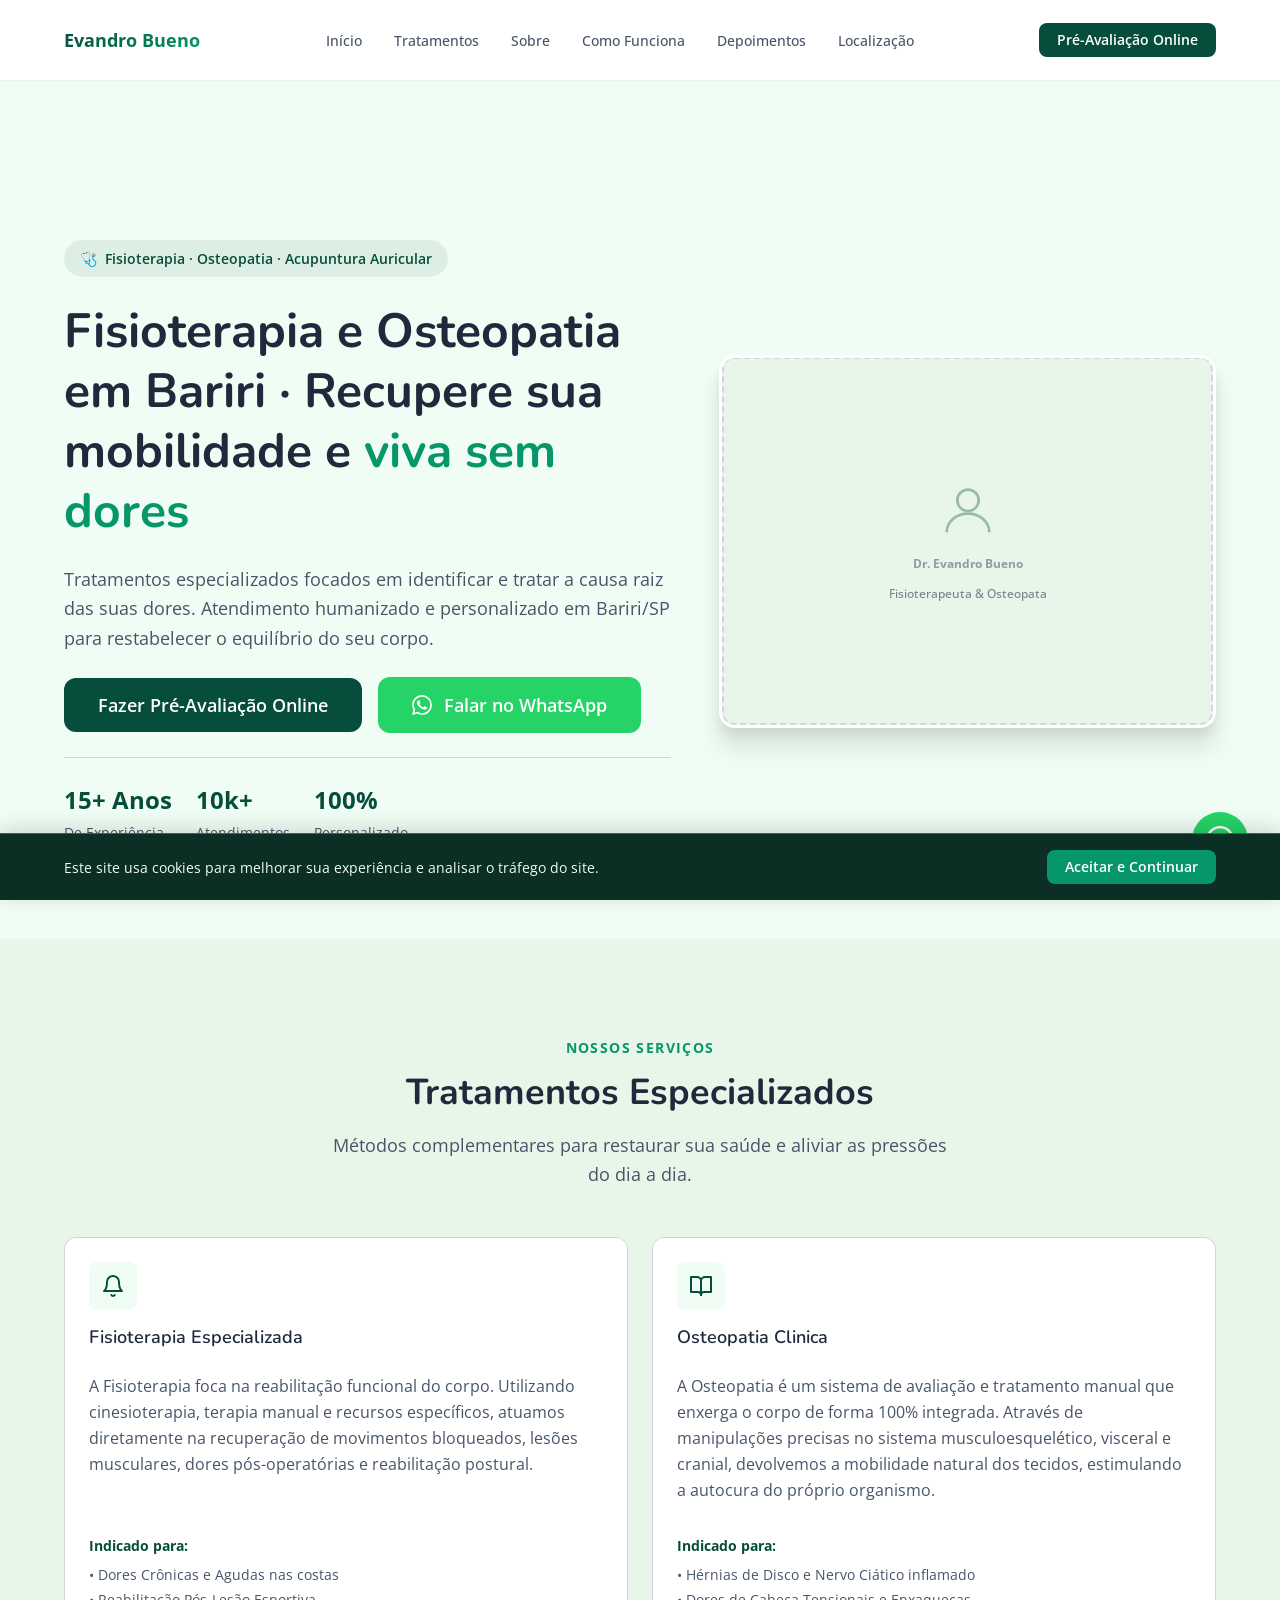
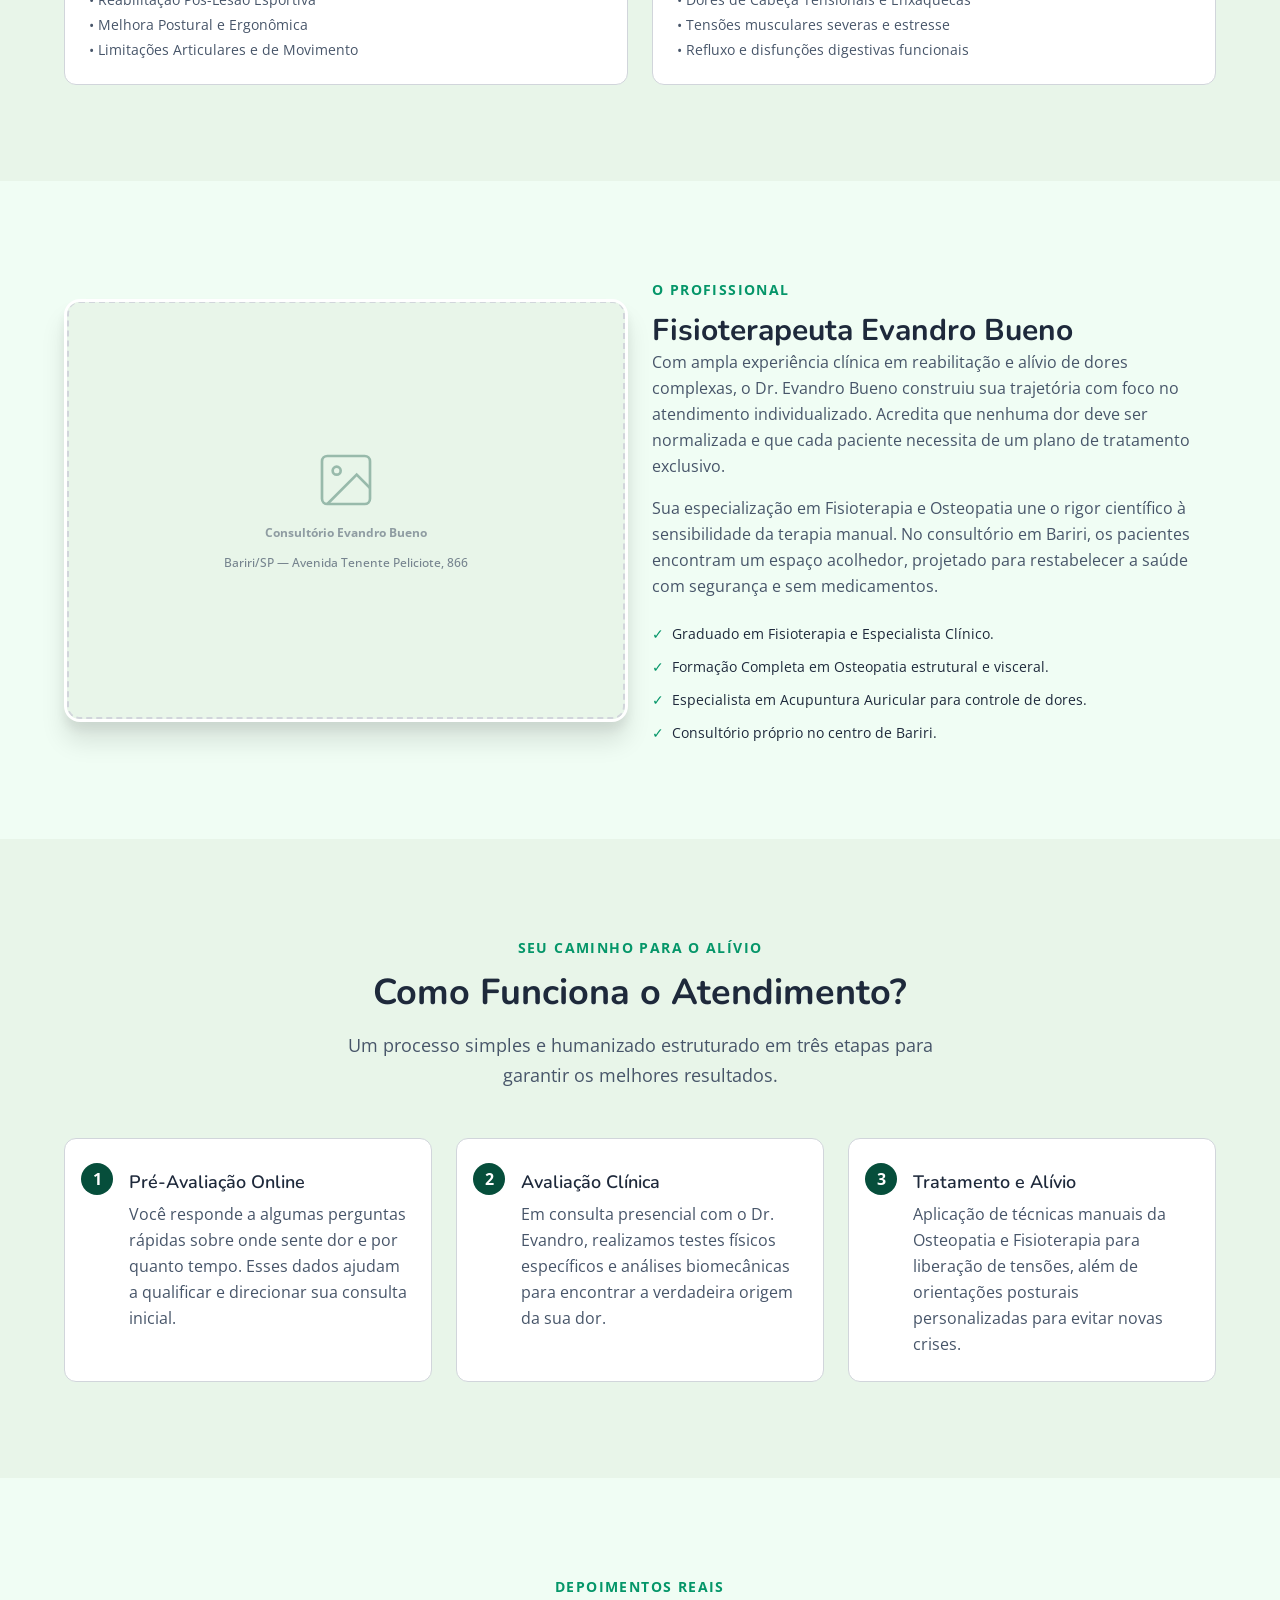
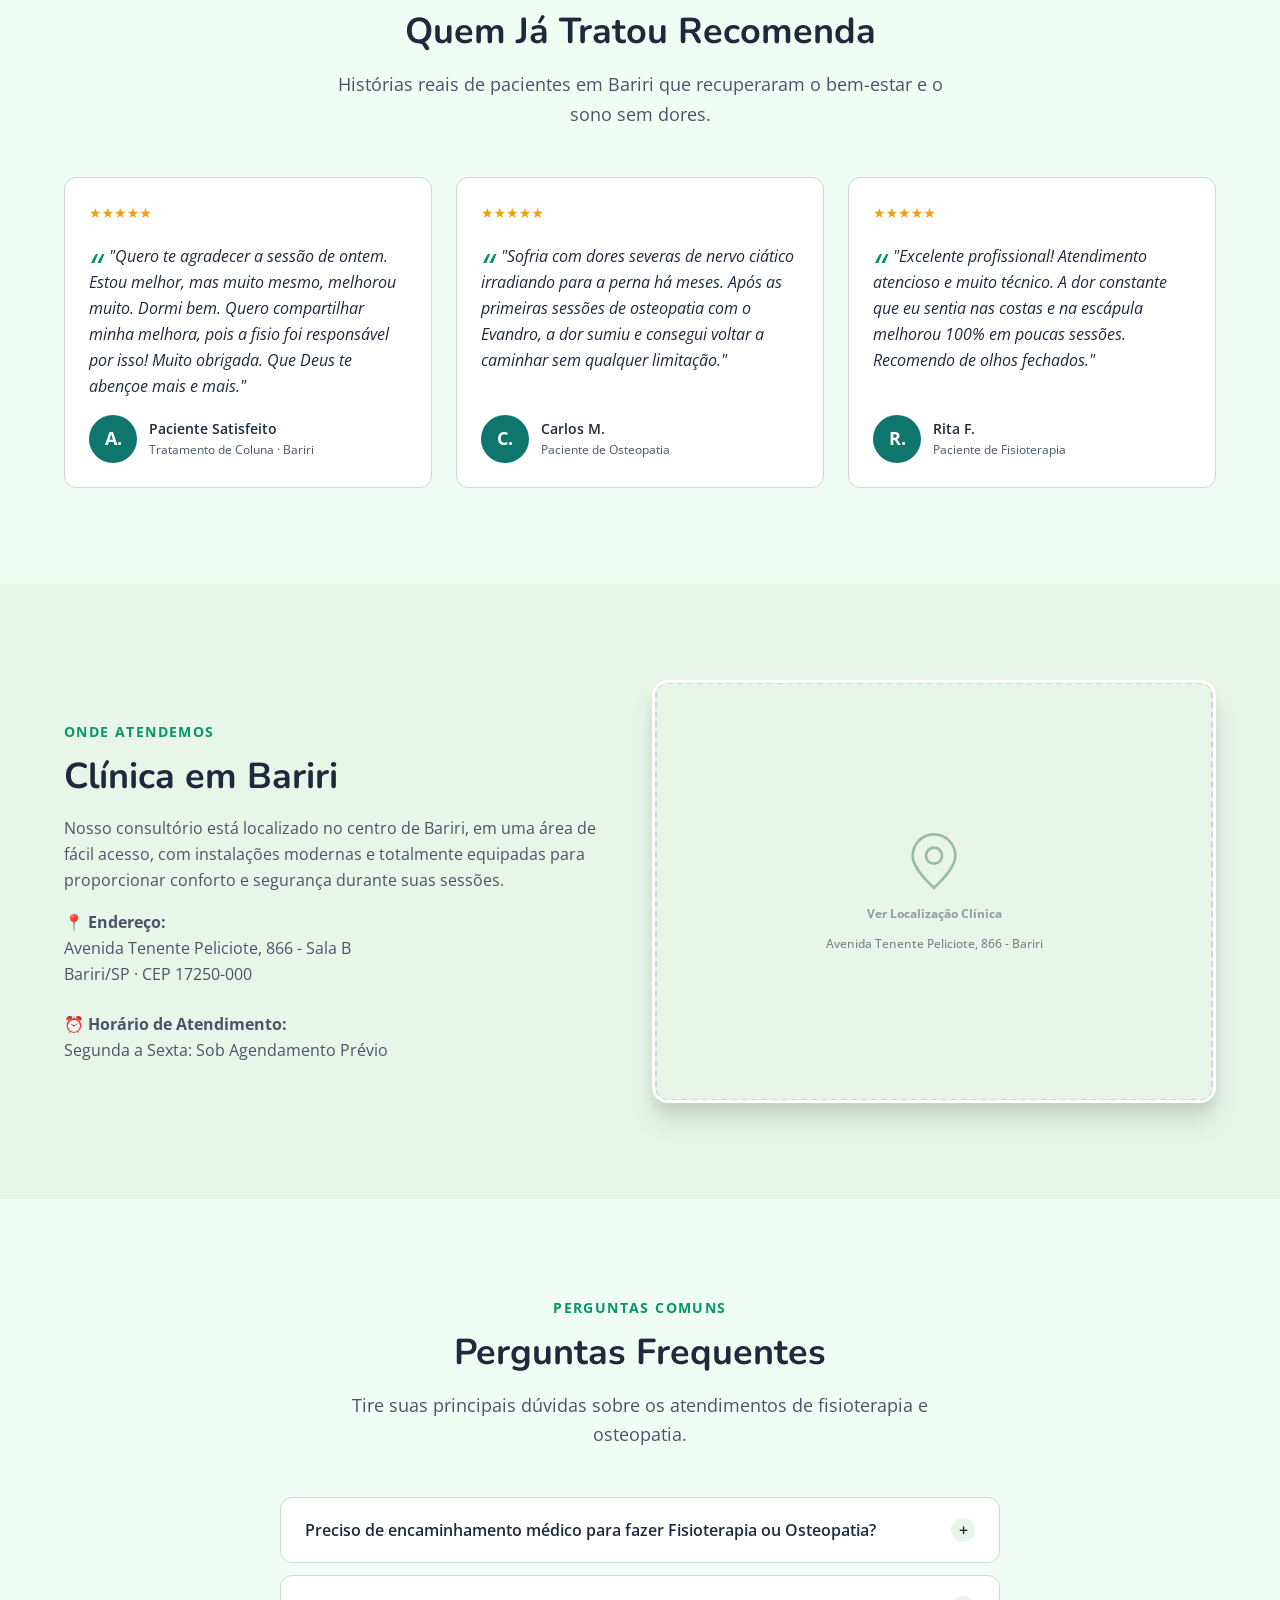
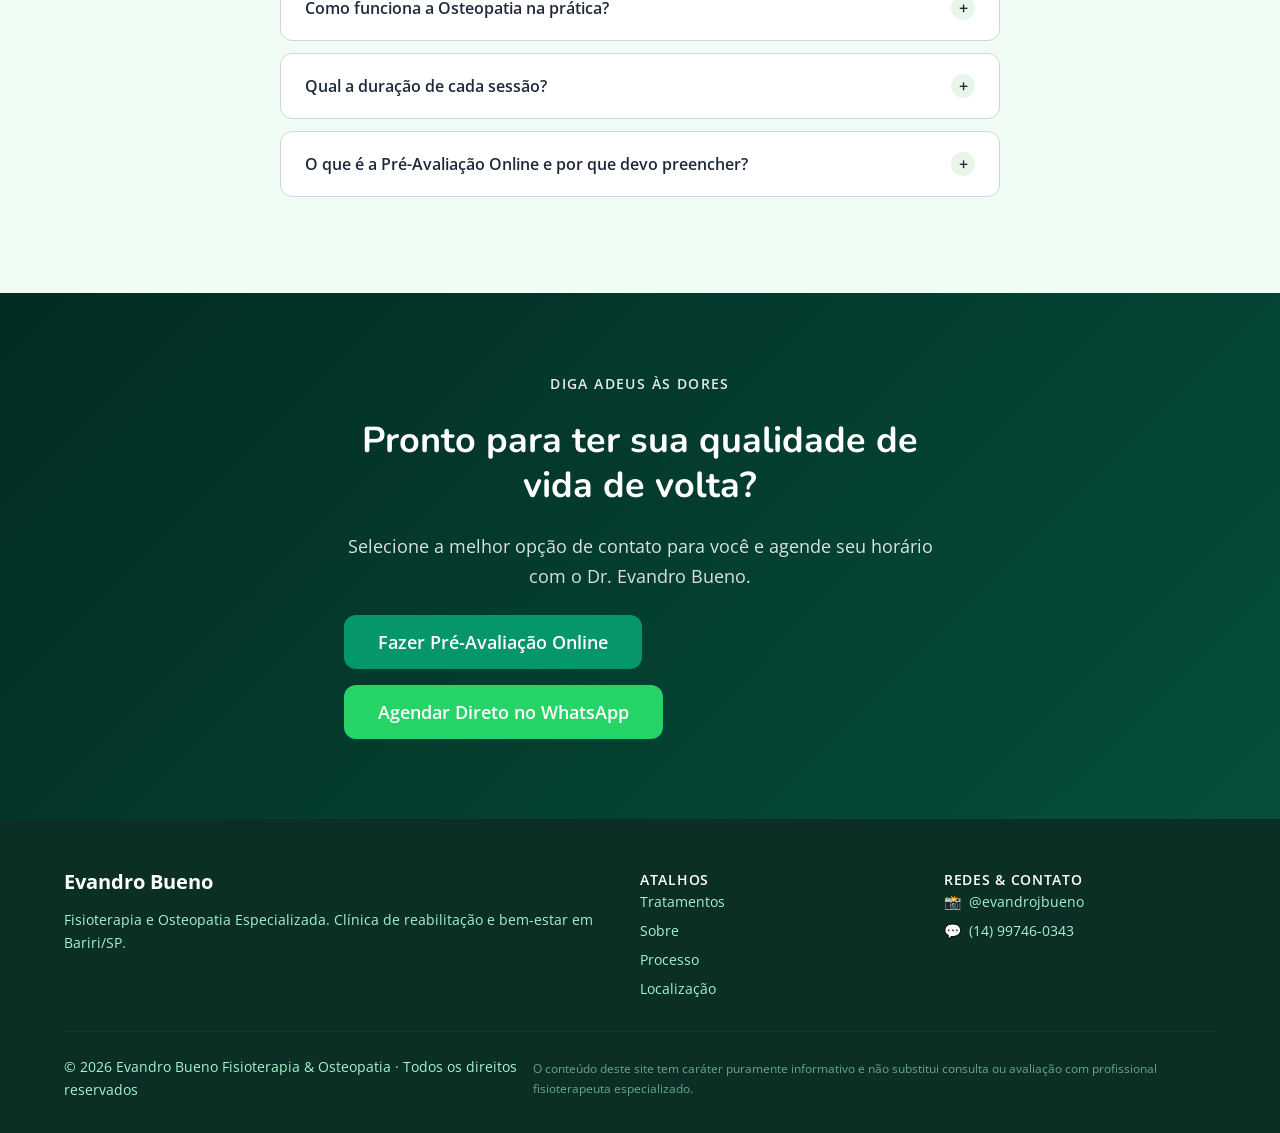
==== src/index.html @ 86764c7d "feat: add landing page and pre-evaluation" ====
<!DOCTYPE html>
<html lang="pt-BR">
<head>
  <meta charset="UTF-8">
  <meta name="viewport" content="width=device-width, initial-scale=1.0">
  
  <!-- SEO Meta Tags -->
  <title>Fisioterapia e Osteopatia em Bariri | Dr. Evandro Bueno</title>
  <meta name="description" content="Dr. Evandro Bueno - Fisioterapia e Osteopatia em Bariri/SP. Tratamentos especializados para dor na coluna, nervo ciático, cervical e escápula. Agende online.">
  <meta name="robots" content="index, follow">
  <link rel="canonical" href="https://evandrojbueno.com.br/">

  <!-- Open Graph -->
  <meta property="og:title" content="Fisioterapia e Osteopatia em Bariri | Dr. Evandro Bueno">
  <meta property="og:description" content="Dr. Evandro Bueno - Fisioterapia e Osteopatia em Bariri/SP. Tratamentos especializados para dor na coluna, nervo ciático, cervical e escápula. Agende online.">
  <meta property="og:type" content="website">
  <meta property="og:url" content="https://evandrojbueno.com.br/">
  <meta property="og:image" content="https://evandrojbueno.com.br/assets/images/capa.jpg">
  <meta property="og:locale" content="pt_BR">

  <!-- Twitter Cards -->
  <meta name="twitter:card" content="summary_large_image">
  <meta name="twitter:title" content="Fisioterapia e Osteopatia em Bariri | Dr. Evandro Bueno">
  <meta name="twitter:description" content="Dr. Evandro Bueno - Fisioterapia e Osteopatia em Bariri/SP. Tratamentos especializados para dor na coluna, nervo ciático, cervical e escápula. Agende online.">
  <meta name="twitter:image" content="https://evandrojbueno.com.br/assets/images/capa.jpg">

  <!-- Preconnect Google Fonts -->
  <link rel="preconnect" href="https://fonts.googleapis.com">
  <link rel="preconnect" href="https://fonts.gstatic.com" crossorigin>

  <link rel="stylesheet" href="css/main.css">

  <!-- Schema.org LocalBusiness -->
  <script type="application/ld+json">
  {
    "@context": "https://schema.org",
    "@type": "LocalBusiness",
    "name": "Evandro Bueno Fisioterapia & Osteopatia",
    "description": "Consultório especializado em Fisioterapia, Osteopatia e Acupuntura Auricular em Bariri/SP.",
    "url": "https://evandrojbueno.com.br",
    "telephone": "+5514997460343",
    "address": {
      "@type": "PostalAddress",
      "streetAddress": "Avenida Tenente Peliciote, 866 - Sala B",
      "addressLocality": "Bariri",
      "addressRegion": "SP",
      "postalCode": "17250-000",
      "addressCountry": "BR"
    },
    "sameAs": [
      "https://instagram.com/evandrojbueno"
    ]
  }
  </script>

  <!-- Google Analytics 4 -->
  <script async src="https://www.googletagmanager.com/gtag/js?id=G-XXXXXXXXXX"></script>
  <script>
    window.dataLayer = window.dataLayer || [];
    function gtag(){dataLayer.push(arguments);}
    gtag('js', new Date());
    gtag('config', 'G-XXXXXXXXXX');
  </script>
</head>
<body>

  <!-- HEADER -->
  <header class="header header--solid" role="banner">
    <div class="header__inner">
      <a href="#" class="header__logo" aria-label="Evandro Bueno — Página inicial">
        <!-- Logo em SVG ou Imagem (Se o usuário colocar o logo.png real) -->
        <span class="text-gradient font-bold" style="font-size:var(--text-lg)">Evandro Bueno</span>
      </a>
      
      <!-- Navegação para Desktop -->
      <nav class="header__nav" role="navigation" aria-label="Navegação principal">
        <a href="#hero" class="header__nav-link">Início</a>
        <a href="#servicos" class="header__nav-link">Tratamentos</a>
        <a href="#sobre" class="header__nav-link">Sobre</a>
        <a href="#como-funciona" class="header__nav-link">Como Funciona</a>
        <a href="#depoimentos" class="header__nav-link">Depoimentos</a>
        <a href="#localizacao" class="header__nav-link">Localização</a>
      </nav>

      <div class="header__cta">
        <a href="pages/pre-avaliacao.html" class="btn btn--primary btn--sm" aria-label="Fazer Pré-Avaliação Online" data-analytics="cta">
          Pré-Avaliação Online
        </a>
      </div>

      <!-- Menu Mobile Trigger -->
      <button class="header__menu-btn" type="button" aria-label="Abrir menu" aria-expanded="false" aria-controls="menu-mobile-drawer">
        <span class="header__menu-bar"></span>
        <span class="header__menu-bar"></span>
        <span class="header__menu-bar"></span>
      </button>
    </div>

    <!-- Drawer Mobile -->
    <div class="header__drawer" id="menu-mobile-drawer" role="navigation" aria-label="Navegação móvel">
      <a href="#hero" class="header__drawer-link">Início</a>
      <a href="#servicos" class="header__drawer-link">Tratamentos</a>
      <a href="#sobre" class="header__drawer-link">Sobre</a>
      <a href="#como-funciona" class="header__drawer-link">Como Funciona</a>
      <a href="#depoimentos" class="header__drawer-link">Depoimentos</a>
      <a href="#localizacao" class="header__drawer-link">Localização</a>
      <a href="pages/pre-avaliacao.html" class="btn btn--primary btn--full" style="margin-top:var(--space-4)">Pré-Avaliação</a>
    </div>
  </header>

  <main class="page">

    <!-- ─── 01. HERO SECTION ─────────────────────────────────── -->
    <section id="hero" class="hero" aria-labelledby="hero-titulo">
      <div class="container hero__inner">
        <div class="hero__content reveal reveal-fade-right">
          <span class="hero__label">
            <span>🩺</span> Fisioterapia · Osteopatia · Acupuntura Auricular
          </span>
          <h1 class="hero__title" id="hero-titulo">
            Fisioterapia e Osteopatia em Bariri · Recupere sua mobilidade e <em>viva sem dores</em>
          </h1>
          <p class="hero__subtitle">
            Tratamentos especializados focados em identificar e tratar a causa raiz das suas dores. Atendimento humanizado e personalizado em Bariri/SP para restabelecer o equilíbrio do seu corpo.
          </p>
          <div class="hero__actions">
            <a href="pages/pre-avaliacao.html" class="btn btn--primary btn--lg hover-lift" data-analytics="cta">
              Fazer Pré-Avaliação Online
            </a>
            <a href="https://api.whatsapp.com/send?phone=5514997460343" target="_blank" rel="noopener noreferrer" class="btn btn--whatsapp btn--lg hover-lift" data-analytics="cta">
              <!-- Ícone SVG WhatsApp -->
              <svg width="20" height="20" viewBox="0 0 24 24" fill="currentColor" aria-hidden="true">
                <path d="M17.472 14.382c-.297-.149-1.758-.867-2.03-.967-.273-.099-.471-.148-.67.15-.197.297-.767.966-.94 1.164-.173.199-.347.223-.644.075-.297-.15-1.255-.463-2.39-1.475-.883-.788-1.48-1.761-1.653-2.059-.173-.297-.018-.458.13-.606.134-.133.298-.347.446-.52.149-.174.198-.298.298-.497.099-.198.05-.371-.025-.52-.075-.149-.669-1.612-.916-2.207-.242-.579-.487-.5-.669-.51-.173-.008-.371-.01-.57-.01-.198 0-.52.074-.792.372-.272.297-1.04 1.016-1.04 2.479 0 1.462 1.065 2.875 1.213 3.074.149.198 2.096 3.2 5.077 4.487.709.306 1.262.489 1.694.625.712.227 1.36.195 1.871.118.571-.085 1.758-.719 2.006-1.413.248-.694.248-1.289.173-1.413-.074-.124-.272-.198-.57-.347m-5.421 7.403h-.004a9.87 9.87 0 01-5.031-1.378l-.361-.214-3.741.982.998-3.648-.235-.374a9.86 9.86 0 01-1.51-5.26c.001-5.45 4.436-9.884 9.888-9.884 2.64 0 5.122 1.03 6.988 2.898a9.825 9.825 0 012.893 6.994c-.003 5.45-4.437 9.884-9.885 9.884m8.413-18.297A11.815 11.815 0 0012.05 0C5.495 0 .16 5.335.157 11.892c0 2.096.547 4.142 1.588 5.945L.057 24l6.305-1.654a11.882 11.882 0 005.683 1.448h.005c6.554 0 11.89-5.335 11.893-11.893a11.821 11.821 0 00-3.48-8.413z"/>
              </svg>
              Falar no WhatsApp
            </a>
          </div>
          
          <!-- Estatísticas rápidas de credibilidade -->
          <div class="hero__stats">
            <div class="hero__stat">
              <span class="hero__stat-value">15+ Anos</span>
              <span class="hero__stat-label">De Experiência</span>
            </div>
            <div class="hero__stat">
              <span class="hero__stat-value">10k+</span>
              <span class="hero__stat-label">Atendimentos</span>
            </div>
            <div class="hero__stat">
              <span class="hero__stat-value">100%</span>
              <span class="hero__stat-label">Personalizado</span>
            </div>
          </div>
        </div>

        <!-- Imagem ou Ilustração no Hero -->
        <div class="hero__image-wrap reveal reveal-fade-left">
          <!-- O usuário colocará a foto real do profissional aqui. Usamos uma estrutura de placeholder visualmente premium -->
          <div class="img-placeholder img-placeholder--landscape" role="img" aria-label="Dr. Evandro Bueno no consultório — Substituir pela foto real">
            <svg class="img-placeholder__icon" width="64" height="64" viewBox="0 0 24 24" fill="none" stroke="currentColor" stroke-width="1" aria-hidden="true" style="color:var(--color-primary)">
              <circle cx="12" cy="8" r="4"/><path d="M4 20c0-4 3.6-7 8-7s8 3 8 7"/>
            </svg>
            <span class="img-placeholder__label font-bold">Dr. Evandro Bueno</span>
            <span class="img-placeholder__label" style="font-size:var(--text-xs);opacity:0.7">Fisioterapeuta & Osteopata</span>
          </div>
        </div>
      </div>
    </section>

    <!-- ─── 02. ESPECIALIDADES / TRATAMENTOS ─────────────────────── -->
    <section id="servicos" class="section section--muted" aria-labelledby="servicos-titulo">
      <div class="container">
        <div class="section__header">
          <span class="section__label">Nossos Serviços</span>
          <h2 class="section__title" id="servicos-titulo">Tratamentos Especializados</h2>
          <p class="section__subtitle">Métodos complementares para restaurar sua saúde e aliviar as pressões do dia a dia.</p>
        </div>

        <div class="grid-2">
          <!-- Card Fisioterapia -->
          <div class="card card--benefit reveal reveal-fade-up">
            <div class="card__icon" aria-hidden="true">
              <svg viewBox="0 0 24 24" fill="none" stroke="currentColor" stroke-width="2" stroke-linecap="round" stroke-linejoin="round">
                <path d="M18 8A6 6 0 0 0 6 8c0 7-3 9-3 9h18s-3-2-3-9"></path>
                <path d="M13.73 21a2 2 0 0 1-3.46 0"></path>
              </svg>
            </div>
            <h3 class="card__title">Fisioterapia Especializada</h3>
            <p class="card__text">
              A Fisioterapia foca na reabilitação funcional do corpo. Utilizando cinesioterapia, terapia manual e recursos específicos, atuamos diretamente na recuperação de movimentos bloqueados, lesões musculares, dores pós-operatórias e reabilitação postural.
            </p>
            <div style="margin-top:auto; padding-top:var(--space-4)">
              <strong style="color:var(--color-primary); font-size:var(--text-sm); display:block; margin-bottom:var(--space-2)">Indicado para:</strong>
              <ul style="font-size:var(--text-sm); color:var(--color-text-muted); display:flex; flex-direction:column; gap:var(--space-1)">
                <li>• Dores Crônicas e Agudas nas costas</li>
                <li>• Reabilitação Pós-Lesão Esportiva</li>
                <li>• Melhora Postural e Ergonômica</li>
                <li>• Limitações Articulares e de Movimento</li>
              </ul>
            </div>
          </div>

          <!-- Card Osteopatia -->
          <div class="card card--benefit reveal reveal-fade-up anim-delay-1">
            <div class="card__icon" aria-hidden="true">
              <svg viewBox="0 0 24 24" fill="none" stroke="currentColor" stroke-width="2" stroke-linecap="round" stroke-linejoin="round">
                <path d="M2 3h6a4 4 0 0 1 4 4v14a3 3 0 0 0-3-3H2z"></path>
                <path d="M22 3h-6a4 4 0 0 0-4 4v14a3 3 0 0 1 3-3h7z"></path>
              </svg>
            </div>
            <h3 class="card__title">Osteopatia Clinica</h3>
            <p class="card__text">
              A Osteopatia é um sistema de avaliação e tratamento manual que enxerga o corpo de forma 100% integrada. Através de manipulações precisas no sistema musculoesquelético, visceral e cranial, devolvemos a mobilidade natural dos tecidos, estimulando a autocura do próprio organismo.
            </p>
            <div style="margin-top:auto; padding-top:var(--space-4)">
              <strong style="color:var(--color-primary); font-size:var(--text-sm); display:block; margin-bottom:var(--space-2)">Indicado para:</strong>
              <ul style="font-size:var(--text-sm); color:var(--color-text-muted); display:flex; flex-direction:column; gap:var(--space-1)">
                <li>• Hérnias de Disco e Nervo Ciático inflamado</li>
                <li>• Dores de Cabeça Tensionais e Enxaquecas</li>
                <li>• Tensões musculares severas e estresse</li>
                <li>• Refluxo e disfunções digestivas funcionais</li>
              </ul>
            </div>
          </div>
        </div>
      </div>
    </section>

    <!-- ─── 03. SOBRE / HISTÓRIA ──────────────────────────────── -->
    <section id="sobre" class="section" aria-labelledby="sobre-titulo">
      <div class="container">
        <div class="grid-2" style="align-items:center">
          
          <!-- Imagem Ilustrativa / Consultório -->
          <div class="hero__image-wrap reveal reveal-fade-right">
            <div class="img-placeholder img-placeholder--landscape" role="img" aria-label="Consultório do Dr. Evandro Bueno">
              <svg class="img-placeholder__icon" width="64" height="64" viewBox="0 0 24 24" fill="none" stroke="currentColor" stroke-width="1" aria-hidden="true" style="color:var(--color-primary)">
                <rect x="3" y="3" width="18" height="18" rx="2"/><circle cx="8.5" cy="8.5" r="1.5"/><polyline points="21 15 16 10 5 21"/>
              </svg>
              <span class="img-placeholder__label font-bold">Consultório Evandro Bueno</span>
              <span class="img-placeholder__label" style="font-size:var(--text-xs);opacity:0.7">Bariri/SP — Avenida Tenente Peliciote, 866</span>
            </div>
          </div>

          <!-- Texto do Sobre -->
          <div class="reveal reveal-fade-left">
            <span class="section__label">O Profissional</span>
            <h2 class="sobre-pro__title" id="sobre-titulo" style="font-size:var(--text-3xl)">Fisioterapeuta Evandro Bueno</h2>
            <p class="card__text" style="margin-bottom:var(--space-4)">
              Com ampla experiência clínica em reabilitação e alívio de dores complexas, o Dr. Evandro Bueno construiu sua trajetória com foco no atendimento individualizado. Acredita que nenhuma dor deve ser normalizada e que cada paciente necessita de um plano de tratamento exclusivo.
            </p>
            <p class="card__text" style="margin-bottom:var(--space-6)">
              Sua especialização em Fisioterapia e Osteopatia une o rigor científico à sensibilidade da terapia manual. No consultório em Bariri, os pacientes encontram um espaço acolhedor, projetado para restabelecer a saúde com segurança e sem medicamentos.
            </p>
            
            <div style="display:flex; flex-direction:column; gap:var(--space-3)">
              <div style="display:flex; align-items:center; gap:var(--space-2); font-size:var(--text-sm); color:var(--color-text)">
                <span style="color:var(--color-secondary)">✓</span> Graduado em Fisioterapia e Especialista Clínico.
              </div>
              <div style="display:flex; align-items:center; gap:var(--space-2); font-size:var(--text-sm); color:var(--color-text)">
                <span style="color:var(--color-secondary)">✓</span> Formação Completa em Osteopatia estrutural e visceral.
              </div>
              <div style="display:flex; align-items:center; gap:var(--space-2); font-size:var(--text-sm); color:var(--color-text)">
                <span style="color:var(--color-secondary)">✓</span> Especialista em Acupuntura Auricular para controle de dores.
              </div>
              <div style="display:flex; align-items:center; gap:var(--space-2); font-size:var(--text-sm); color:var(--color-text)">
                <span style="color:var(--color-secondary)">✓</span> Consultório próprio no centro de Bariri.
              </div>
            </div>
          </div>

        </div>
      </div>
    </section>

    <!-- ─── 04. COMO FUNCIONA ─────────────────────────────── -->
    <section id="como-funciona" class="section section--muted" aria-labelledby="como-funciona-titulo">
      <div class="container">
        <div class="section__header">
          <span class="section__label">Seu Caminho Para o Alívio</span>
          <h2 class="section__title" id="como-funciona-titulo">Como Funciona o Atendimento?</h2>
          <p class="section__subtitle">Um processo simples e humanizado estruturado em três etapas para garantir os melhores resultados.</p>
        </div>

        <div class="grid-3">
          <!-- Etapa 1 -->
          <div class="card card--step reveal reveal-fade-up">
            <span class="card__step-number">1</span>
            <h3 class="card__title" style="margin-top:var(--space-2)">Pré-Avaliação Online</h3>
            <p class="card__text">
              Você responde a algumas perguntas rápidas sobre onde sente dor e por quanto tempo. Esses dados ajudam a qualificar e direcionar sua consulta inicial.
            </p>
          </div>

          <!-- Etapa 2 -->
          <div class="card card--step reveal reveal-fade-up anim-delay-1">
            <span class="card__step-number">2</span>
            <h3 class="card__title" style="margin-top:var(--space-2)">Avaliação Clínica</h3>
            <p class="card__text">
              Em consulta presencial com o Dr. Evandro, realizamos testes físicos específicos e análises biomecânicas para encontrar a verdadeira origem da sua dor.
            </p>
          </div>

          <!-- Etapa 3 -->
          <div class="card card--step reveal reveal-fade-up anim-delay-2">
            <span class="card__step-number">3</span>
            <h3 class="card__title" style="margin-top:var(--space-2)">Tratamento e Alívio</h3>
            <p class="card__text">
              Aplicação de técnicas manuais da Osteopatia e Fisioterapia para liberação de tensões, além de orientações posturais personalizadas para evitar novas crises.
            </p>
          </div>
        </div>
      </div>
    </section>

    <!-- ─── 05. DEPOIMENTOS / PROVA SOCIAL ─────────────────────── -->
    <section id="depoimentos" class="section" aria-labelledby="depoimentos-titulo">
      <div class="container">
        <div class="section__header">
          <span class="section__label">Depoimentos reais</span>
          <h2 class="section__title" id="depoimentos-titulo">Quem Já Tratou Recomenda</h2>
          <p class="section__subtitle">Histórias reais de pacientes em Bariri que recuperaram o bem-estar e o sono sem dores.</p>
        </div>

        <div class="grid-3">
          <!-- Depoimento 1 -->
          <div class="card card--testimonial reveal reveal-fade-up">
            <div class="card__stars">★★★★★</div>
            <p class="card__quote">
              "Quero te agradecer a sessão de ontem. Estou melhor, mas muito mesmo, melhorou muito. Dormi bem. Quero compartilhar minha melhora, pois a fisio foi responsável por isso! Muito obrigada. Que Deus te abençoe mais e mais."
            </p>
            <div class="card__author">
              <div class="card__avatar" aria-hidden="true">A.</div>
              <div>
                <p class="card__name">Paciente Satisfeito</p>
                <p class="card__role">Tratamento de Coluna · Bariri</p>
              </div>
            </div>
          </div>

          <!-- Depoimento 2 -->
          <div class="card card--testimonial reveal reveal-fade-up anim-delay-1">
            <div class="card__stars">★★★★★</div>
            <p class="card__quote">
              "Sofria com dores severas de nervo ciático irradiando para a perna há meses. Após as primeiras sessões de osteopatia com o Evandro, a dor sumiu e consegui voltar a caminhar sem qualquer limitação."
            </p>
            <div class="card__author">
              <div class="card__avatar" aria-hidden="true">C.</div>
              <div>
                <p class="card__name">Carlos M.</p>
                <p class="card__role">Paciente de Osteopatia</p>
              </div>
            </div>
          </div>

          <!-- Depoimento 3 -->
          <div class="card card--testimonial reveal reveal-fade-up anim-delay-2">
            <div class="card__stars">★★★★★</div>
            <p class="card__quote">
              "Excelente profissional! Atendimento atencioso e muito técnico. A dor constante que eu sentia nas costas e na escápula melhorou 100% em poucas sessões. Recomendo de olhos fechados."
            </p>
            <div class="card__author">
              <div class="card__avatar" aria-hidden="true">R.</div>
              <div>
                <p class="card__name">Rita F.</p>
                <p class="card__role">Paciente de Fisioterapia</p>
              </div>
            </div>
          </div>
        </div>
      </div>
    </section>

    <!-- ─── 06. LOCALIZAÇÃO ─────────────────────────────────── -->
    <section id="localizacao" class="section section--muted" aria-labelledby="localizacao-titulo">
      <div class="container">
        <div class="grid-2" style="align-items:center">
          
          <div class="reveal reveal-fade-right">
            <span class="section__label">Onde Atendemos</span>
            <h2 class="section__title" id="localizacao-titulo">Clínica em Bariri</h2>
            <p class="card__text" style="margin-bottom:var(--space-4)">
              Nosso consultório está localizado no centro de Bariri, em uma área de fácil acesso, com instalações modernas e totalmente equipadas para proporcionar conforto e segurança durante suas sessões.
            </p>
            <p class="card__text" style="margin-bottom:var(--space-6)">
              <strong>📍 Endereço:</strong><br>
              Avenida Tenente Peliciote, 866 - Sala B<br>
              Bariri/SP · CEP 17250-000
            </p>
            <p class="card__text">
              <strong>⏰ Horário de Atendimento:</strong><br>
              Segunda a Sexta: Sob Agendamento Prévio
            </p>
          </div>

          <!-- Mapa / Foto da Fachada -->
          <div class="hero__image-wrap reveal reveal-fade-left">
            <div class="img-placeholder img-placeholder--landscape" role="img" aria-label="Mapa ou Fachada do Consultório do Dr. Evandro Bueno">
              <svg class="img-placeholder__icon" width="64" height="64" viewBox="0 0 24 24" fill="none" stroke="currentColor" stroke-width="1" aria-hidden="true" style="color:var(--color-primary)">
                <path d="M12 2a8 8 0 0 0-8 8c0 5.25 8 12 8 12s8-6.75 8-12a8 8 0 0 0-8-8z"/><circle cx="12" cy="10" r="3"/>
              </svg>
              <span class="img-placeholder__label font-bold">Ver Localização Clínica</span>
              <span class="img-placeholder__label" style="font-size:var(--text-xs);opacity:0.7">Avenida Tenente Peliciote, 866 - Bariri</span>
            </div>
          </div>

        </div>
      </div>
    </section>

    <!-- ─── 07. PERGUNTAS FREQUENTES (FAQ) ───────────────────────── -->
    <section id="faq" class="section" aria-labelledby="faq-titulo">
      <div class="container">
        <div class="section__header">
          <span class="section__label">Perguntas Comuns</span>
          <h2 class="section__title" id="faq-titulo">Perguntas Frequentes</h2>
          <p class="section__subtitle">Tire suas principais dúvidas sobre os atendimentos de fisioterapia e osteopatia.</p>
        </div>

        <div class="faq__list">
          <!-- Item 1 -->
          <div class="faq__item">
            <button class="faq__question" type="button" aria-expanded="false">
              Preciso de encaminhamento médico para fazer Fisioterapia ou Osteopatia?
              <span class="faq__icon" aria-hidden="true">+</span>
            </button>
            <div class="faq__answer">
              <div class="faq__answer-inner">
                Não, você não precisa de encaminhamento médico. O fisioterapeuta é um profissional de primeiro contato, capacitado para avaliar, diagnosticar fisicamente e tratar disfunções de movimento e dores diretamente.
              </div>
            </div>
          </div>

          <!-- Item 2 -->
          <div class="faq__item">
            <button class="faq__question" type="button" aria-expanded="false">
              Como funciona a Osteopatia na prática?
              <span class="faq__icon" aria-hidden="true">+</span>
            </button>
            <div class="faq__answer">
              <div class="faq__answer-inner">
                Através de técnicas manuais (manipulações articulares, alongamentos, mobilizações viscerais e craniais), o osteopata busca liberar restrições de movimento e tensões mecânicas em todo o corpo, reestabelecendo a circulação e o fluxo nervoso corretos para que o corpo se auto-regenere.
              </div>
            </div>
          </div>

          <!-- Item 3 -->
          <div class="faq__item">
            <button class="faq__question" type="button" aria-expanded="false">
              Qual a duração de cada sessão?
              <span class="faq__icon" aria-hidden="true">+</span>
            </button>
            <div class="faq__answer">
              <div class="faq__answer-inner">
                As sessões têm duração média de 50 a 60 minutos, com atendimento totalmente individualizado e focado nas necessidades específicas de cada paciente.
              </div>
            </div>
          </div>

          <!-- Item 4 -->
          <div class="faq__item">
            <button class="faq__question" type="button" aria-expanded="false">
              O que é a Pré-Avaliação Online e por que devo preencher?
              <span class="faq__icon" aria-hidden="true">+</span>
            </button>
            <div class="faq__answer">
              <div class="faq__answer-inner">
                É um questionário rápido de sintomas no nosso site. Ele nos ajuda a compreender a localização e a severidade da sua dor antes mesmo da sua chegada, agilizando o agendamento e permitindo que preparemos o plano clínico adequado.
              </div>
            </div>
          </div>
        </div>
      </div>
    </section>

    <!-- ─── 08. CTA FINAL ─────────────────────────────────── -->
    <section class="cta-section" aria-labelledby="cta-final-titulo">
      <div class="cta-section__inner">
        <span class="cta-section__label">Diga adeus às dores</span>
        <h2 class="cta-section__title" id="cta-final-titulo">Pronto para ter sua qualidade de vida de volta?</h2>
        <p class="cta-section__text">
          Selecione a melhor opção de contato para você e agende seu horário com o Dr. Evandro Bueno.
        </p>
        <div class="hero__actions">
          <a href="pages/pre-avaliacao.html" class="btn btn--secondary btn--lg hover-lift" data-analytics="cta">
            Fazer Pré-Avaliação Online
          </a>
          <a href="https://api.whatsapp.com/send?phone=5514997460343" target="_blank" rel="noopener noreferrer" class="btn btn--whatsapp btn--lg hover-lift" data-analytics="cta">
            Agendar Direto no WhatsApp
          </a>
        </div>
      </div>
    </section>

  </main>

  <!-- FOOTER -->
  <footer class="footer" role="contentinfo">
    <div class="footer__inner">
      <div class="footer__grid">
        <div class="footer__brand">
          <span class="footer__logo">Evandro Bueno</span>
          <p class="footer__tagline">Fisioterapia e Osteopatia Especializada. Clínica de reabilitação e bem-estar em Bariri/SP.</p>
        </div>
        <div>
          <span class="footer__col-title">Atalhos</span>
          <ul class="footer__links">
            <li><a href="#servicos" class="footer__link">Tratamentos</a></li>
            <li><a href="#sobre" class="footer__link">Sobre</a></li>
            <li><a href="#como-funciona" class="footer__link">Processo</a></li>
            <li><a href="#localizacao" class="footer__link">Localização</a></li>
          </ul>
        </div>
        <div>
          <span class="footer__col-title">Redes & Contato</span>
          <ul class="footer__links">
            <li>
              <a href="https://instagram.com/evandrojbueno" target="_blank" rel="noopener noreferrer" class="footer__link">
                <!-- Ícone Instagram -->
                <span>📸</span> @evandrojbueno
              </a>
            </li>
            <li>
              <a href="https://api.whatsapp.com/send?phone=5514997460343" target="_blank" rel="noopener noreferrer" class="footer__link">
                <span>💬</span> (14) 99746-0343
              </a>
            </li>
          </ul>
        </div>
      </div>

      <div class="footer__divider"></div>

      <div class="footer__bottom">
        <p class="footer__copyright">© 2026 Evandro Bueno Fisioterapia & Osteopatia · Todos os direitos reservados</p>
        <p class="footer__legal">O conteúdo deste site tem caráter puramente informativo e não substitui consulta ou avaliação com profissional fisioterapeuta especializado.</p>
      </div>
    </div>
  </footer>

  <!-- Floating WhatsApp Widget -->
  <a href="https://api.whatsapp.com/send?phone=5514997460343" target="_blank" rel="noopener noreferrer" class="whatsapp-float" aria-label="Falar conosco no WhatsApp">
    <svg viewBox="0 0 24 24" fill="currentColor">
      <path d="M17.472 14.382c-.297-.149-1.758-.867-2.03-.967-.273-.099-.471-.148-.67.15-.197.297-.767.966-.94 1.164-.173.199-.347.223-.644.075-.297-.15-1.255-.463-2.39-1.475-.883-.788-1.48-1.761-1.653-2.059-.173-.297-.018-.458.13-.606.134-.133.298-.347.446-.52.149-.174.198-.298.298-.497.099-.198.05-.371-.025-.52-.075-.149-.669-1.612-.916-2.207-.242-.579-.487-.5-.669-.51-.173-.008-.371-.01-.57-.01-.198 0-.52.074-.792.372-.272.297-1.04 1.016-1.04 2.479 0 1.462 1.065 2.875 1.213 3.074.149.198 2.096 3.2 5.077 4.487.709.306 1.262.489 1.694.625.712.227 1.36.195 1.871.118.571-.085 1.758-.719 2.006-1.413.248-.694.248-1.289.173-1.413-.074-.124-.272-.198-.57-.347m-5.421 7.403h-.004a9.87 9.87 0 01-5.031-1.378l-.361-.214-3.741.982.998-3.648-.235-.374a9.86 9.86 0 01-1.51-5.26c.001-5.45 4.436-9.884 9.888-9.884 2.64 0 5.122 1.03 6.988 2.898a9.825 9.825 0 012.893 6.994c-.003 5.45-4.437 9.884-9.885 9.884m8.413-18.297A11.815 11.815 0 0012.05 0C5.495 0 .16 5.335.157 11.892c0 2.096.547 4.142 1.588 5.945L.057 24l6.305-1.654a11.882 11.882 0 005.683 1.448h.005c6.554 0 11.89-5.335 11.893-11.893a11.821 11.821 0 00-3.48-8.413z"/>
    </svg>
  </a>

  <script type="module" src="js/main.js"></script>
</body>
</html>
---- src/css/main.css ----
/* ==========================================================================
   main.css — Importações (ordem importa)
   ========================================================================== */

/* 1. Tokens */
@import './variables.css';

/* 2. Reset */
@import './reset.css';

/* 3. Layout */
@import './layout/header.css';
@import './layout/footer.css';

/* 4. Componentes */
@import './components/hero.css';
@import './components/buttons.css';
@import './components/cards.css';
@import './components/forms.css';
@import './components/testimonials.css';
@import './components/faq.css';
@import './components/cta.css';
@import './components/backgrounds.css';
@import './components/animations.css';

/* ==========================================================================
   Utilitários globais
   ========================================================================== */

.container {
  width: 100%;
  max-width: var(--container-max);
  margin-right: auto;
  margin-left: auto;
  padding-right: var(--container-gutter);
  padding-left: var(--container-gutter);
}

/* Espaçamento de página (compensa header fixo) */
.page {
  padding-top: var(--header-height);
}

/* Seção utilitários */
.section {
  padding: var(--space-16) 0;
}

@media (min-width: 768px) {
  .section {
    padding: var(--space-24) 0;
  }
}

.section--muted {
  background-color: var(--color-bg-muted);
}

.section--dark {
  background-color: var(--color-dark-bg);
}

.section--primary {
  background-color: var(--color-primary);
}

/* Texto utilitários */
.text-center { text-align: center; }
.text-muted   { color: var(--color-text-muted); }
.text-primary { color: var(--color-primary); }
.text-secondary { color: var(--color-secondary); }
.text-inverse { color: var(--color-text-inverse); }
.font-bold    { font-weight: var(--font-weight-bold); }
.font-semibold { font-weight: var(--font-weight-semibold); }

/* Visually hidden (acessibilidade) */
.sr-only {
  position: absolute;
  width: 1px;
  height: 1px;
  padding: 0;
  margin: -1px;
  overflow: hidden;
  clip: rect(0,0,0,0);
  white-space: nowrap;
  border: 0;
}

/* Divisor */
.divider {
  height: 1px;
  background-color: var(--color-border);
  margin: var(--space-8) 0;
}

/* Cookie Banner (LGPD) */
.cookie-banner {
  position: fixed;
  bottom: 0;
  left: 0;
  right: 0;
  background-color: var(--color-dark-bg);
  color: var(--color-dark-text);
  padding: var(--space-4) 0;
  z-index: 1000;
  box-shadow: 0 -4px 20px rgba(0,0,0,0.15);
  border-top: 1px solid var(--color-primary-light);
}

.cookie-banner__inner {
  max-width: var(--container-max);
  margin: 0 auto;
  padding: 0 var(--container-gutter);
  display: flex;
  flex-direction: column;
  align-items: center;
  justify-content: space-between;
  gap: var(--space-4);
}

@media (min-width: 640px) {
  .cookie-banner__inner {
    flex-direction: row;
    gap: var(--space-8);
  }
}

.cookie-banner__text {
  font-size: var(--text-sm);
  line-height: var(--line-height-normal);
  margin: 0;
}
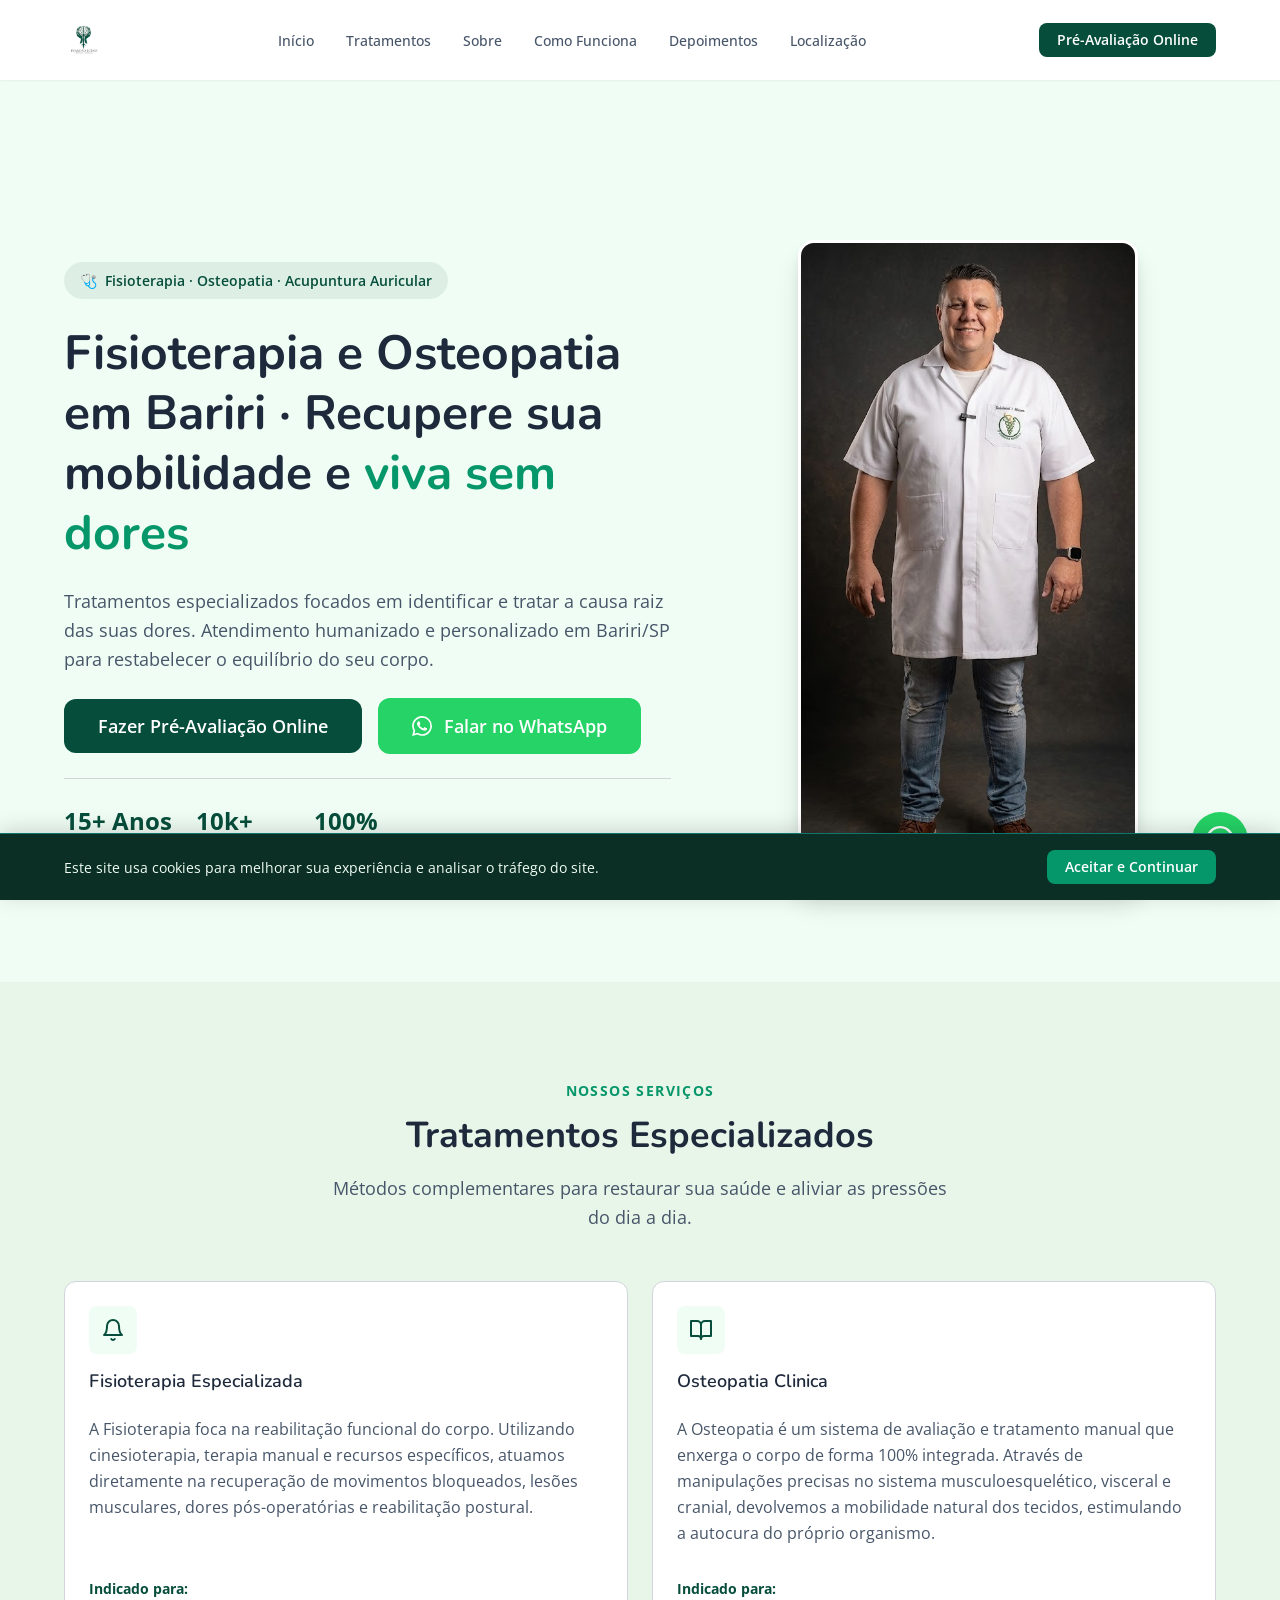
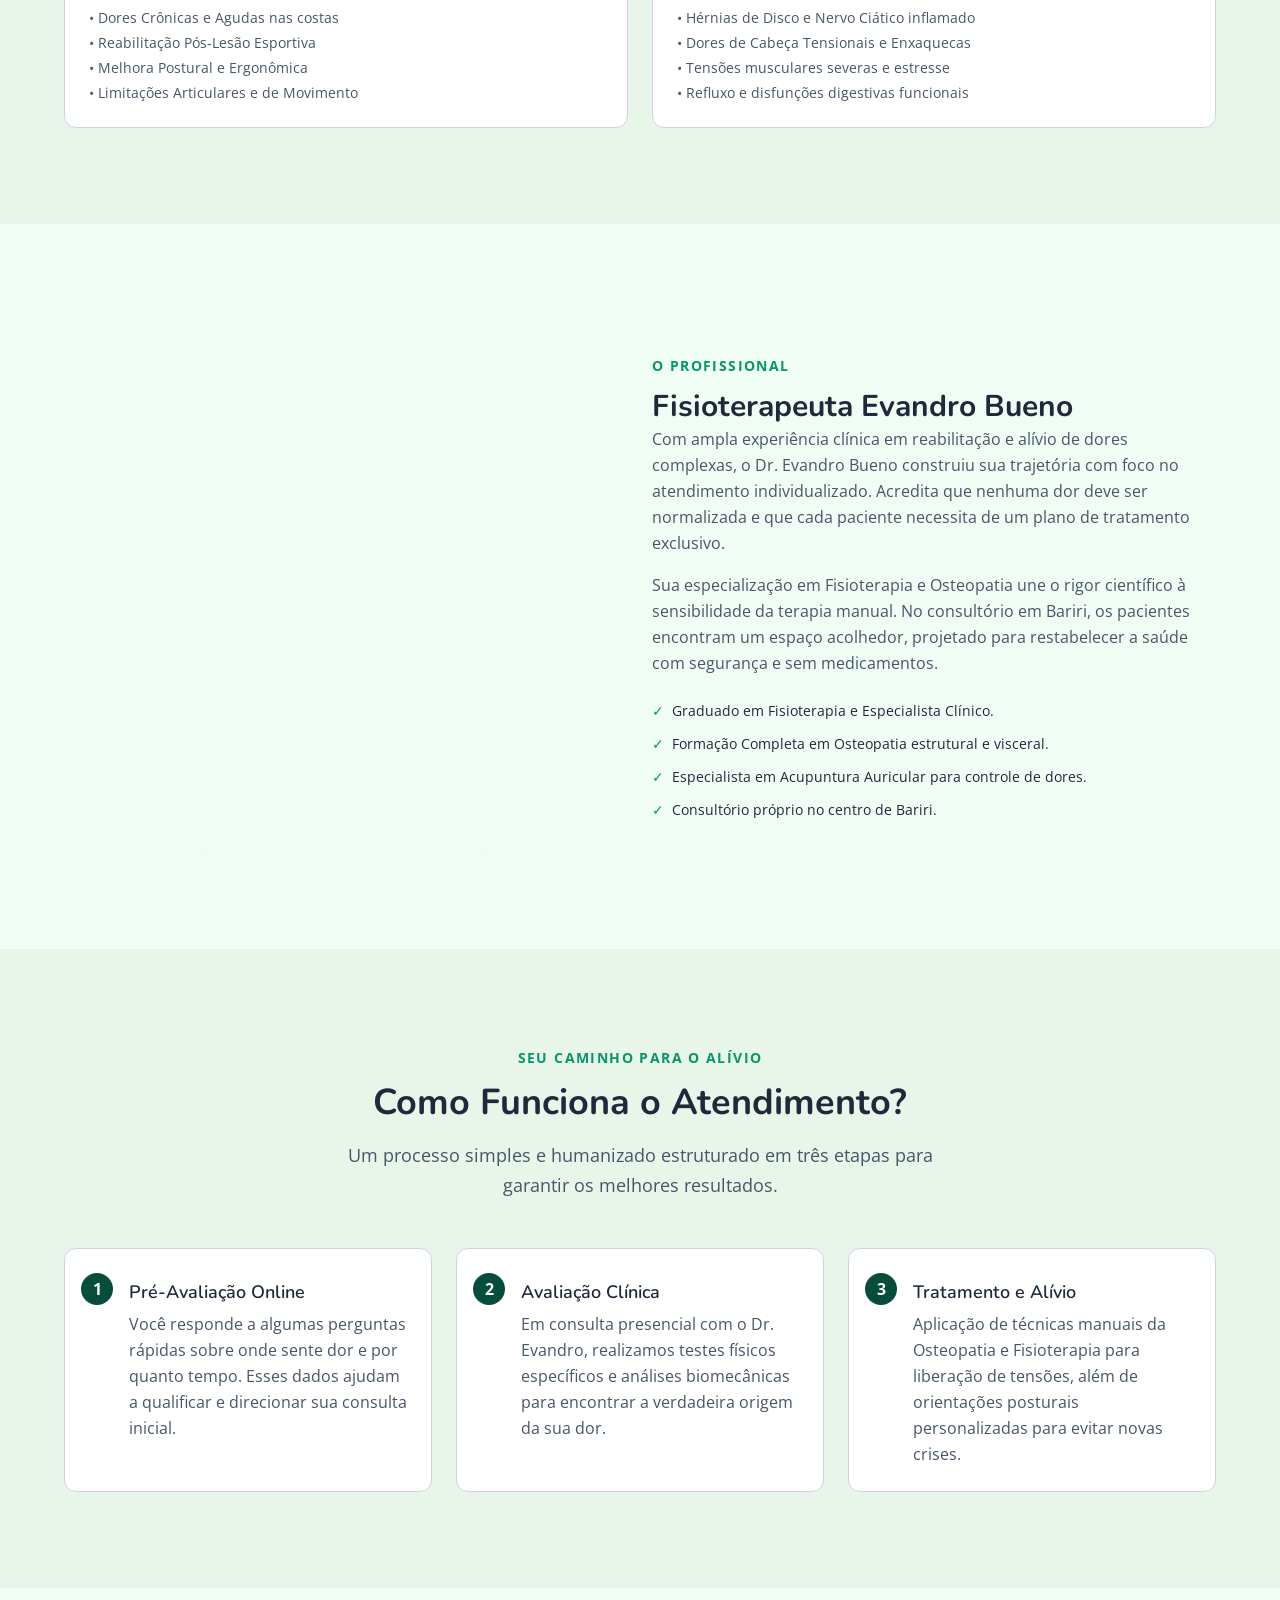
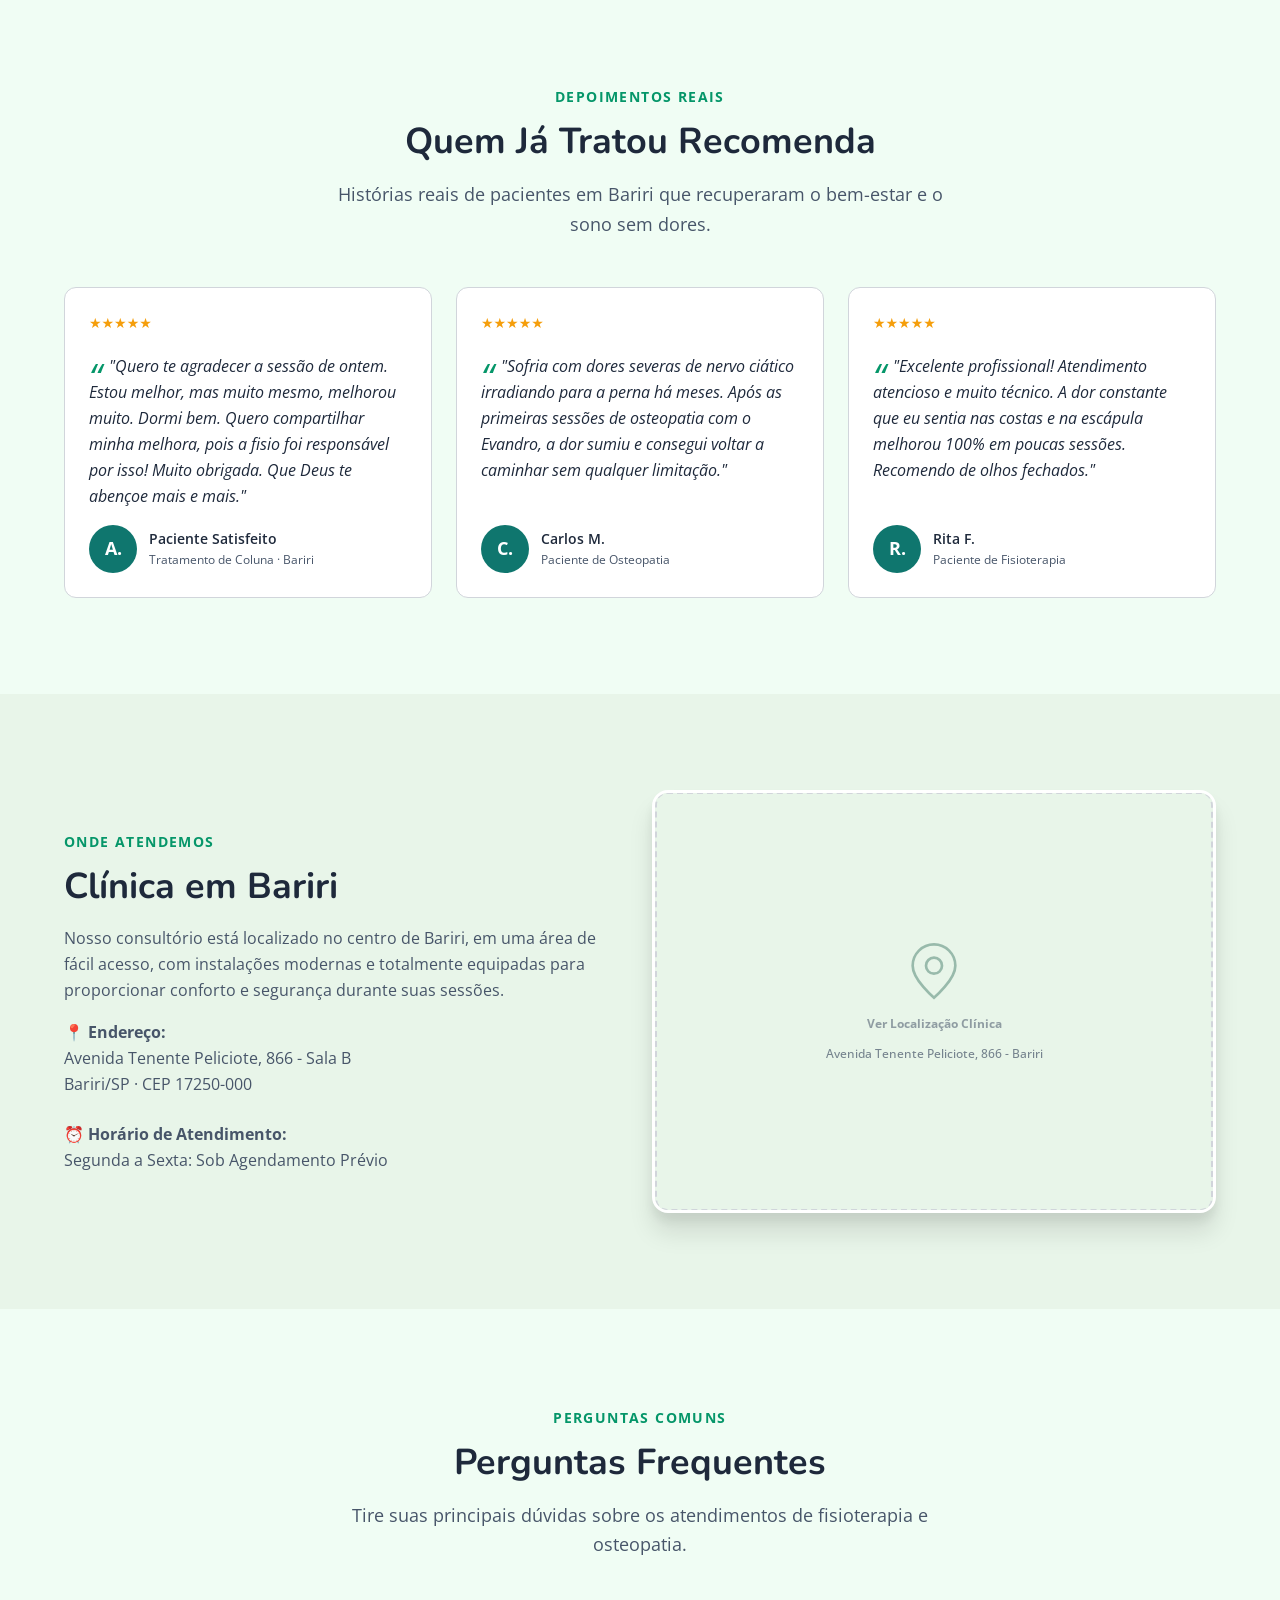
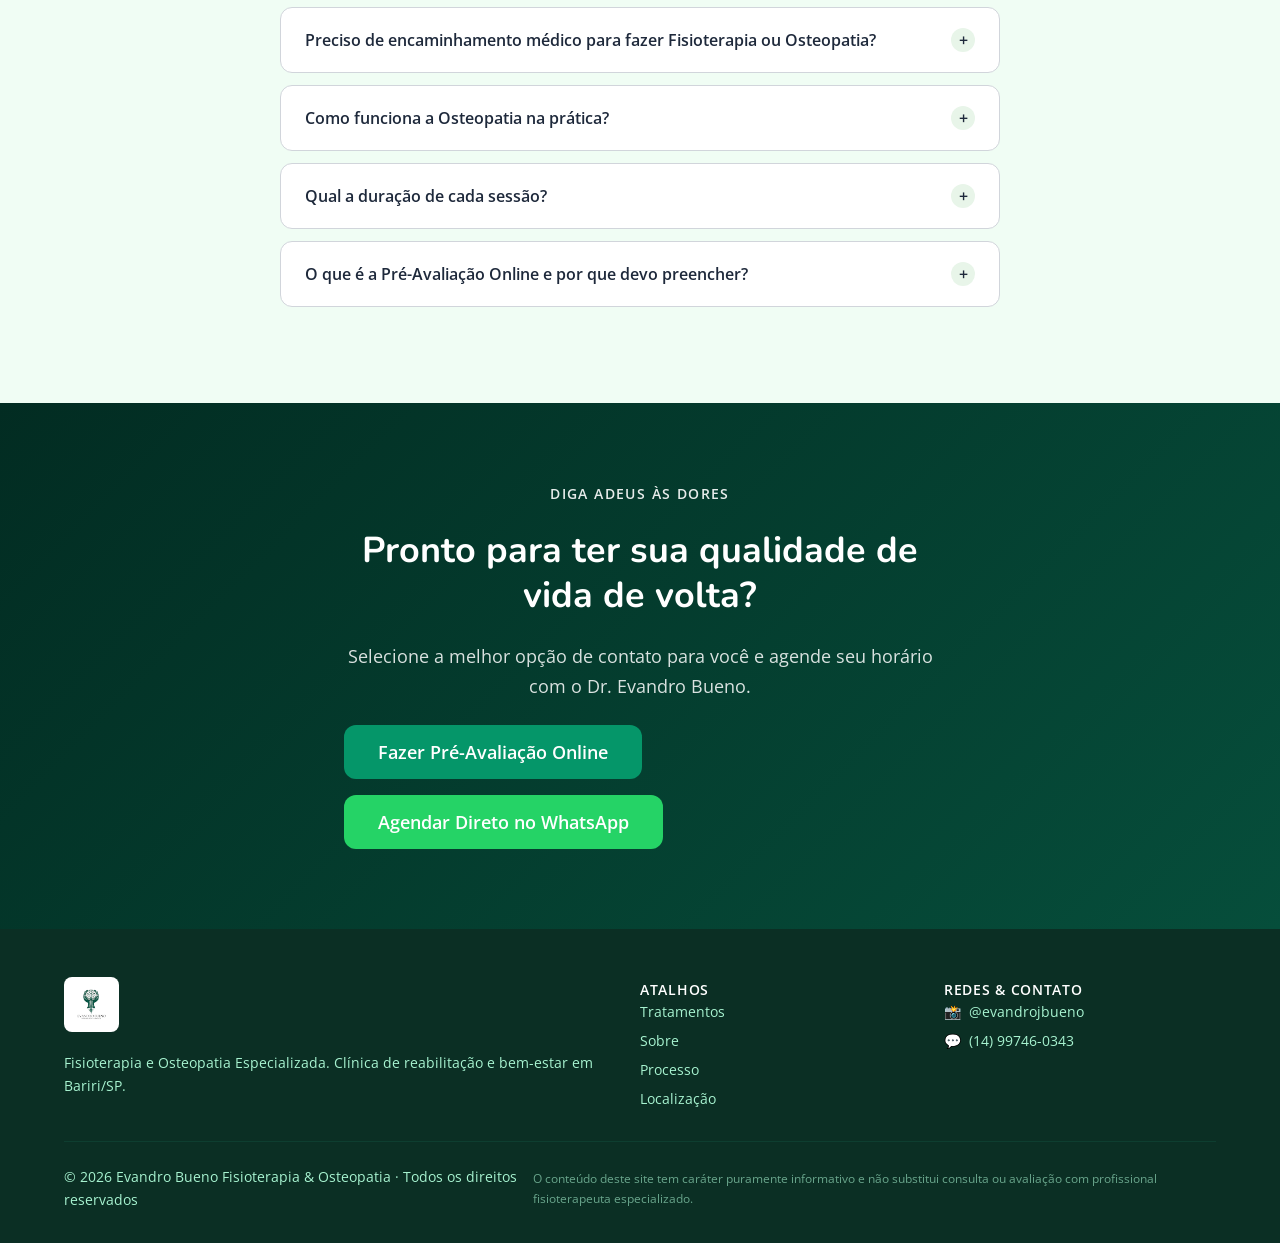
==== commit 72072281: "feat: add logo, portrait photo, and Instagram reel video" ====
--- a/src/index.html
+++ b/src/index.html
@@ -68,8 +68,7 @@
   <header class="header header--solid" role="banner">
     <div class="header__inner">
       <a href="#" class="header__logo" aria-label="Evandro Bueno — Página inicial">
-        <!-- Logo em SVG ou Imagem (Se o usuário colocar o logo.png real) -->
-        <span class="text-gradient font-bold" style="font-size:var(--text-lg)">Evandro Bueno</span>
+        <img src="assets/icons/logo.png" alt="Evandro Bueno Fisioterapia & Osteopatia">
       </a>
       
       <!-- Navegação para Desktop -->
@@ -154,15 +153,8 @@
         </div>
 
         <!-- Imagem ou Ilustração no Hero -->
-        <div class="hero__image-wrap reveal reveal-fade-left">
-          <!-- O usuário colocará a foto real do profissional aqui. Usamos uma estrutura de placeholder visualmente premium -->
-          <div class="img-placeholder img-placeholder--landscape" role="img" aria-label="Dr. Evandro Bueno no consultório — Substituir pela foto real">
-            <svg class="img-placeholder__icon" width="64" height="64" viewBox="0 0 24 24" fill="none" stroke="currentColor" stroke-width="1" aria-hidden="true" style="color:var(--color-primary)">
-              <circle cx="12" cy="8" r="4"/><path d="M4 20c0-4 3.6-7 8-7s8 3 8 7"/>
-            </svg>
-            <span class="img-placeholder__label font-bold">Dr. Evandro Bueno</span>
-            <span class="img-placeholder__label" style="font-size:var(--text-xs);opacity:0.7">Fisioterapeuta & Osteopata</span>
-          </div>
+        <div class="hero__image-wrap hero__image-wrap--portrait reveal reveal-fade-left">
+          <img src="assets/images/evandro.jpg" alt="Dr. Evandro Bueno - Fisioterapeuta e Osteopata">
         </div>
       </div>
     </section>
@@ -231,15 +223,9 @@
       <div class="container">
         <div class="grid-2" style="align-items:center">
           
-          <!-- Imagem Ilustrativa / Consultório -->
-          <div class="hero__image-wrap reveal reveal-fade-right">
-            <div class="img-placeholder img-placeholder--landscape" role="img" aria-label="Consultório do Dr. Evandro Bueno">
-              <svg class="img-placeholder__icon" width="64" height="64" viewBox="0 0 24 24" fill="none" stroke="currentColor" stroke-width="1" aria-hidden="true" style="color:var(--color-primary)">
-                <rect x="3" y="3" width="18" height="18" rx="2"/><circle cx="8.5" cy="8.5" r="1.5"/><polyline points="21 15 16 10 5 21"/>
-              </svg>
-              <span class="img-placeholder__label font-bold">Consultório Evandro Bueno</span>
-              <span class="img-placeholder__label" style="font-size:var(--text-xs);opacity:0.7">Bariri/SP — Avenida Tenente Peliciote, 866</span>
-            </div>
+          <!-- Vídeo do Instagram Reel -->
+          <div class="hero__image-wrap hero__image-wrap--video reveal reveal-fade-right">
+            <iframe src="https://www.instagram.com/reel/C6oR5fjAVS1/embed" scrolling="no" allowtransparency="true" allow="encrypted-media" aria-label="Vídeo do Dr. Evandro Bueno no Instagram"></iframe>
           </div>
 
           <!-- Texto do Sobre -->
@@ -499,7 +485,9 @@
     <div class="footer__inner">
       <div class="footer__grid">
         <div class="footer__brand">
-          <span class="footer__logo">Evandro Bueno</span>
+          <a href="#" class="footer__logo" aria-label="Evandro Bueno — Página inicial">
+            <img src="assets/icons/logo.png" alt="Evandro Bueno" style="height: 55px; width: auto; background-color: #ffffff; padding: 6px; border-radius: var(--radius-md); display: inline-block;">
+          </a>
           <p class="footer__tagline">Fisioterapia e Osteopatia Especializada. Clínica de reabilitação e bem-estar em Bariri/SP.</p>
         </div>
         <div>
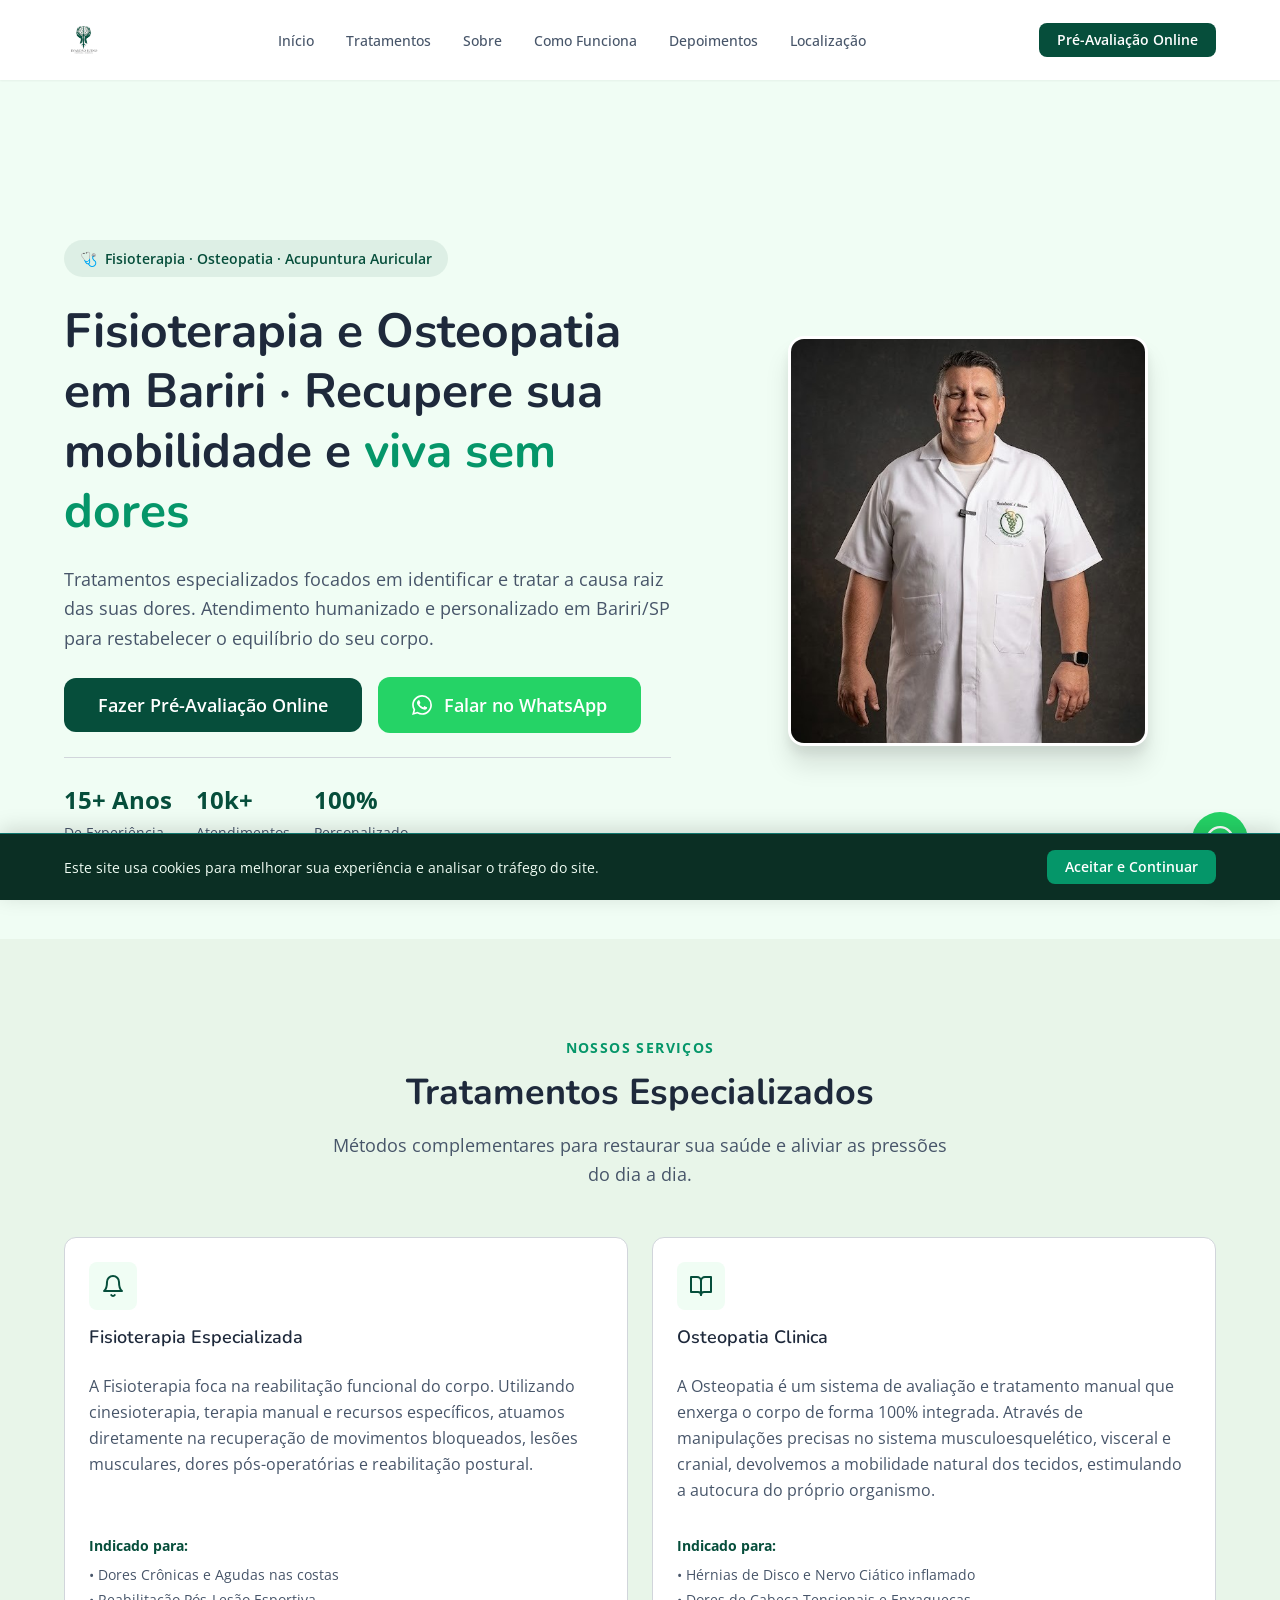
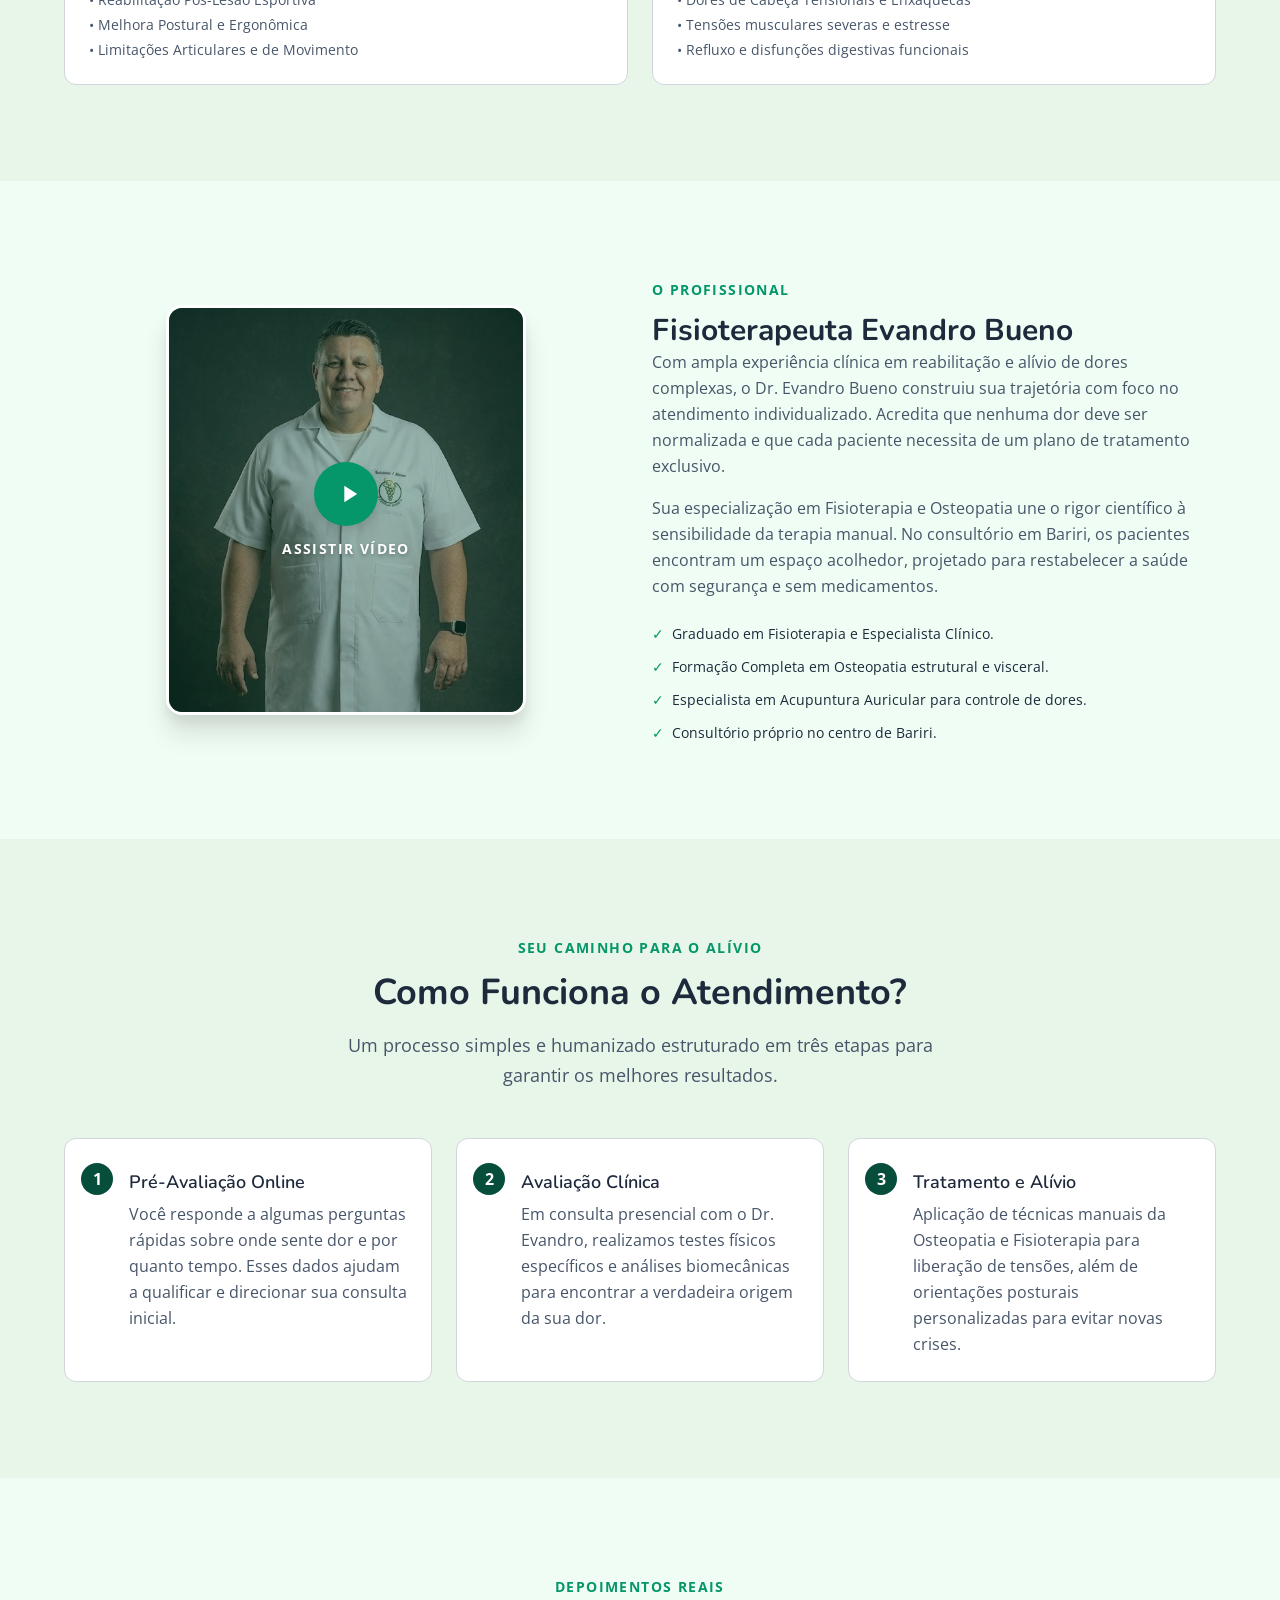
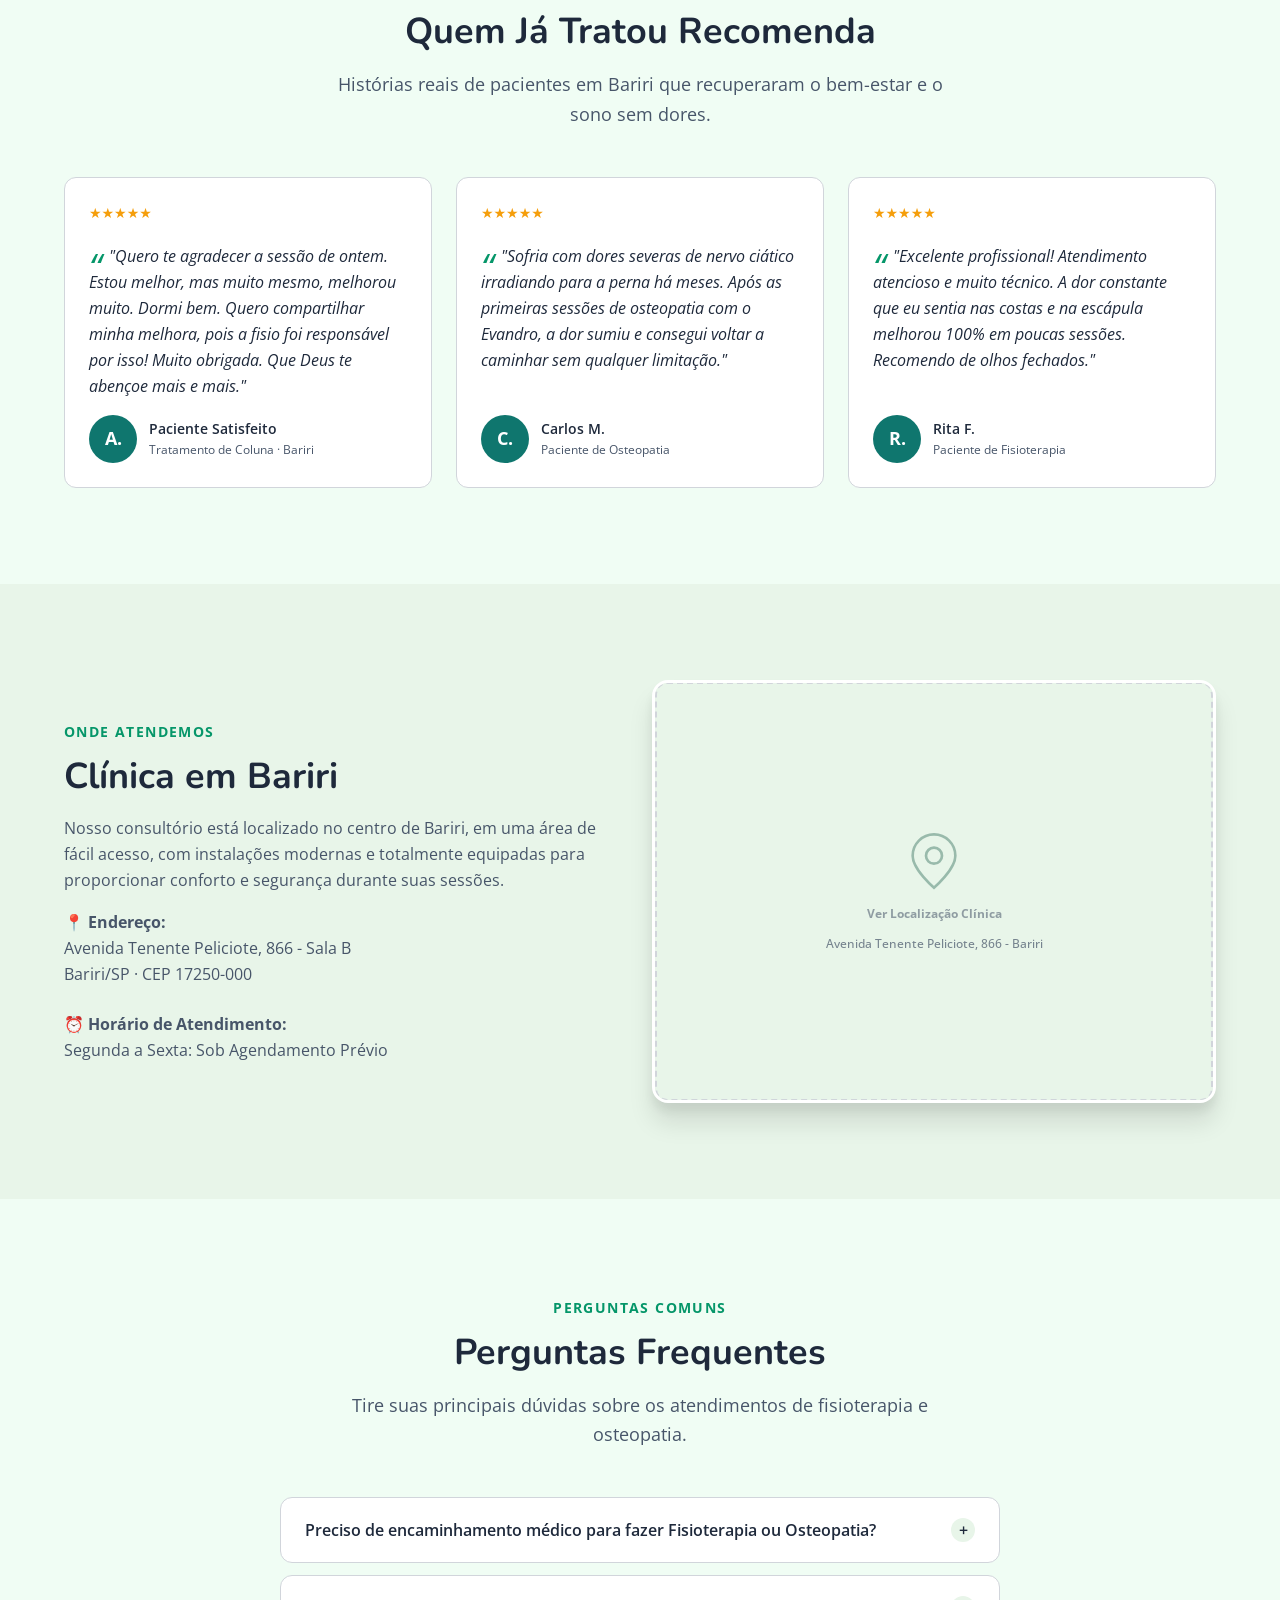
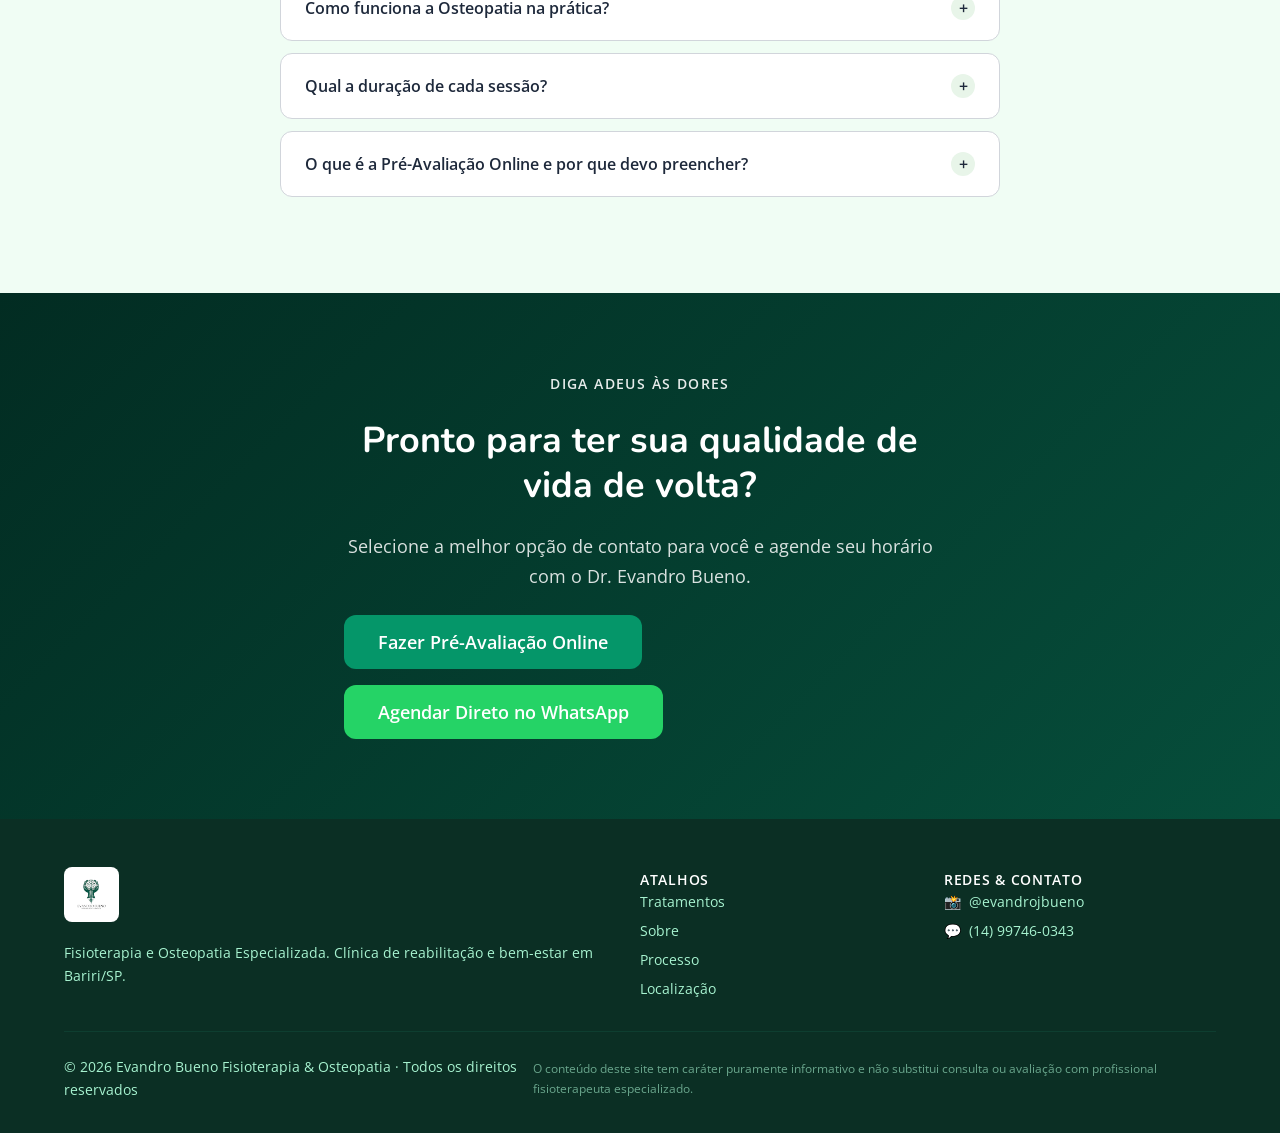
==== commit ad45c850: "style: adjust mobile spacing, fix portrait cropping, and add instagram reel modal" ====
--- a/src/index.html
+++ b/src/index.html
@@ -223,9 +223,19 @@
       <div class="container">
         <div class="grid-2" style="align-items:center">
           
-          <!-- Vídeo do Instagram Reel -->
-          <div class="hero__image-wrap hero__image-wrap--video reveal reveal-fade-right">
-            <iframe src="https://www.instagram.com/reel/C6oR5fjAVS1/embed" scrolling="no" allowtransparency="true" allow="encrypted-media" aria-label="Vídeo do Dr. Evandro Bueno no Instagram"></iframe>
+          <!-- Thumbnail do Vídeo que abre o Modal -->
+          <div class="hero__image-wrap hero__image-wrap--portrait reveal reveal-fade-right" style="cursor: pointer;">
+            <div class="video-thumbnail" id="open-video-modal" role="button" aria-label="Assistir vídeo de apresentação do Dr. Evandro">
+              <img src="assets/images/evandro.jpg" alt="Dr. Evandro Bueno" class="video-thumbnail__img">
+              <div class="video-thumbnail__overlay">
+                <div class="video-thumbnail__play-btn" aria-hidden="true">
+                  <svg width="28" height="28" viewBox="0 0 24 24" fill="currentColor" style="margin-left: 2px;">
+                    <path d="M8 5v14l11-7z"/>
+                  </svg>
+                </div>
+                <span class="video-thumbnail__text">Assistir Vídeo</span>
+              </div>
+            </div>
           </div>
 
           <!-- Texto do Sobre -->
@@ -533,6 +543,24 @@
     </svg>
   </a>
 
+  <!-- Video Modal para Instagram Reel -->
+  <div class="video-modal" id="video-modal" role="dialog" aria-modal="true" aria-label="Vídeo de Apresentação">
+    <div class="video-modal__overlay" id="video-modal-overlay"></div>
+    <div class="video-modal__container">
+      <button class="video-modal__close" id="close-video-modal" aria-label="Fechar vídeo">
+        <svg width="24" height="24" viewBox="0 0 24 24" fill="none" stroke="currentColor" stroke-width="2" stroke-linecap="round" stroke-linejoin="round">
+          <line x1="18" y1="6" x2="6" y2="18"></line>
+          <line x1="6" y1="6" x2="18" y2="18"></line>
+        </svg>
+      </button>
+      <div class="video-modal__content">
+        <div class="video-modal__iframe-wrapper" id="video-modal-iframe-container">
+          <!-- O iframe será injetado via JS ao abrir e destruído ao fechar -->
+        </div>
+      </div>
+    </div>
+  </div>
+
   <script type="module" src="js/main.js"></script>
 </body>
 </html>
--- a/src/css/main.css
+++ b/src/css/main.css
@@ -22,6 +22,8 @@
 @import './components/cta.css';
 @import './components/backgrounds.css';
 @import './components/animations.css';
+@import './components/video-modal.css';
+
 
 /* ==========================================================================
    Utilitários globais
